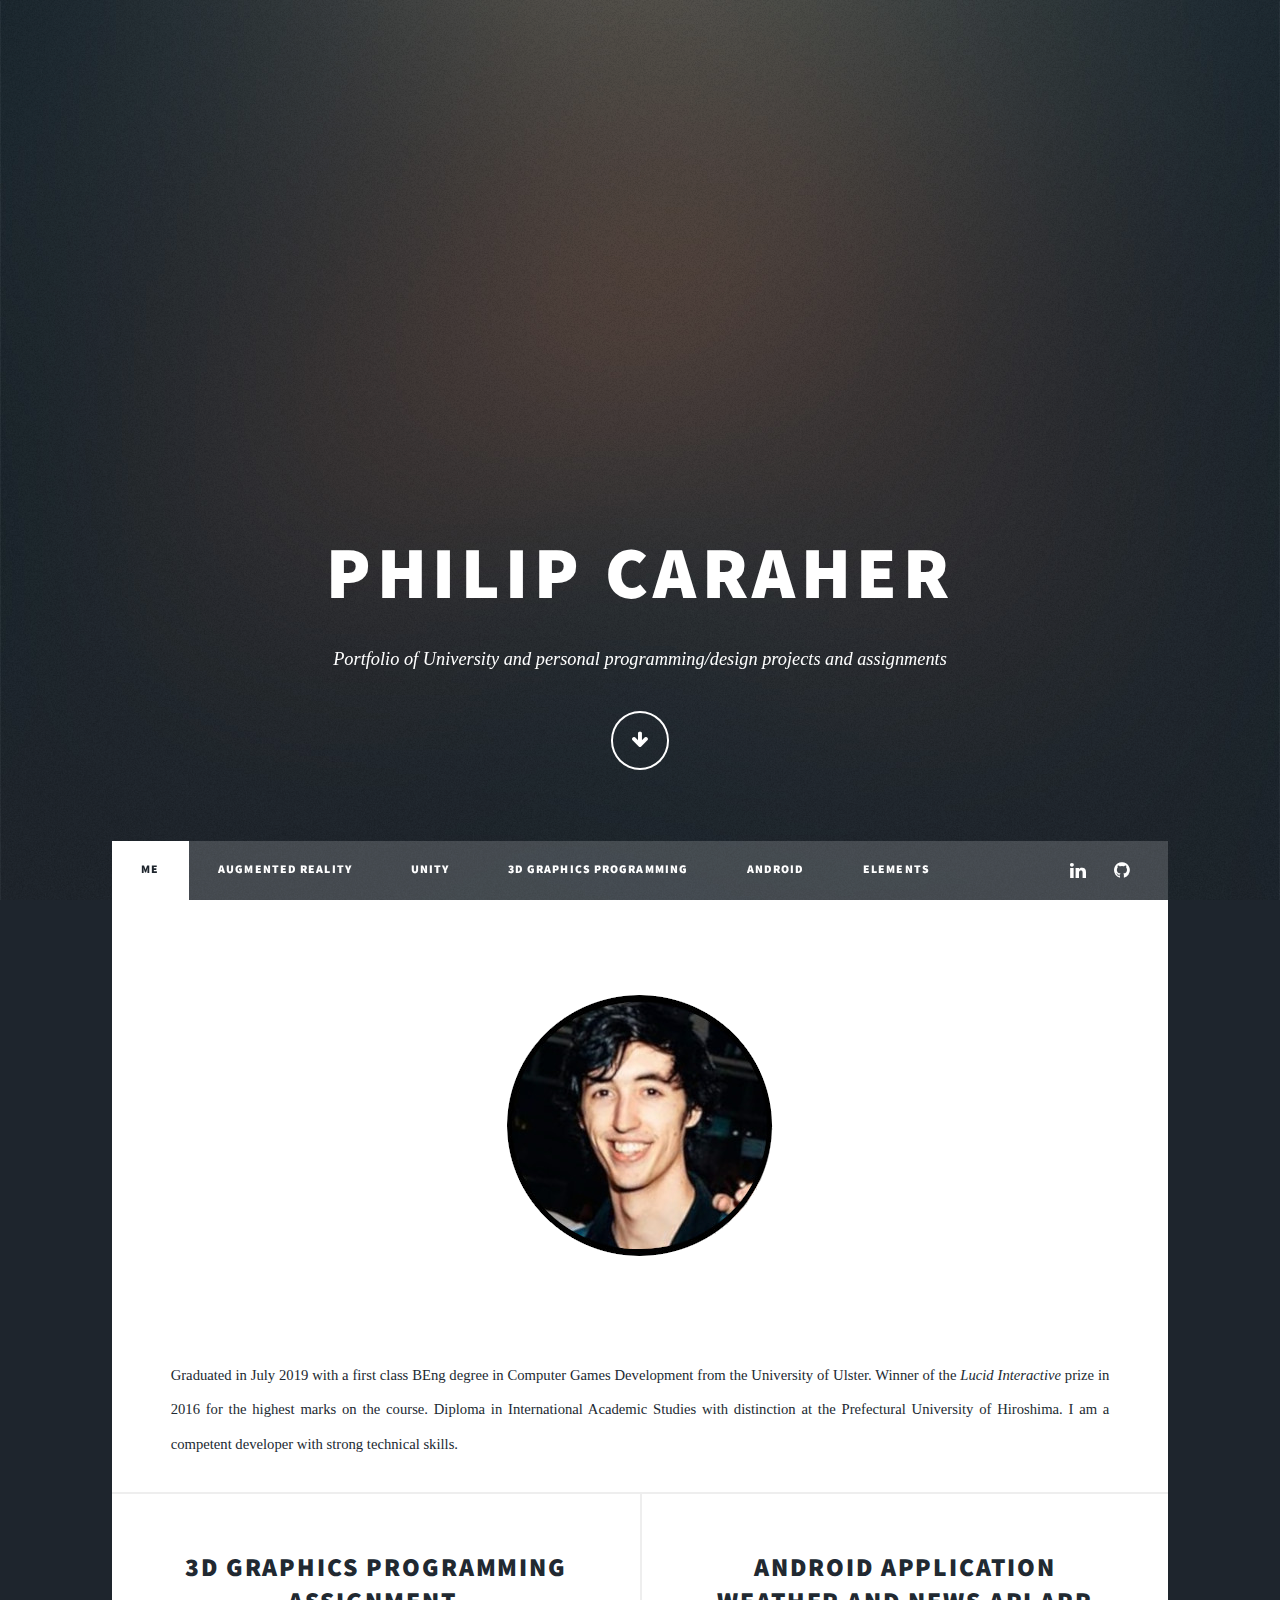
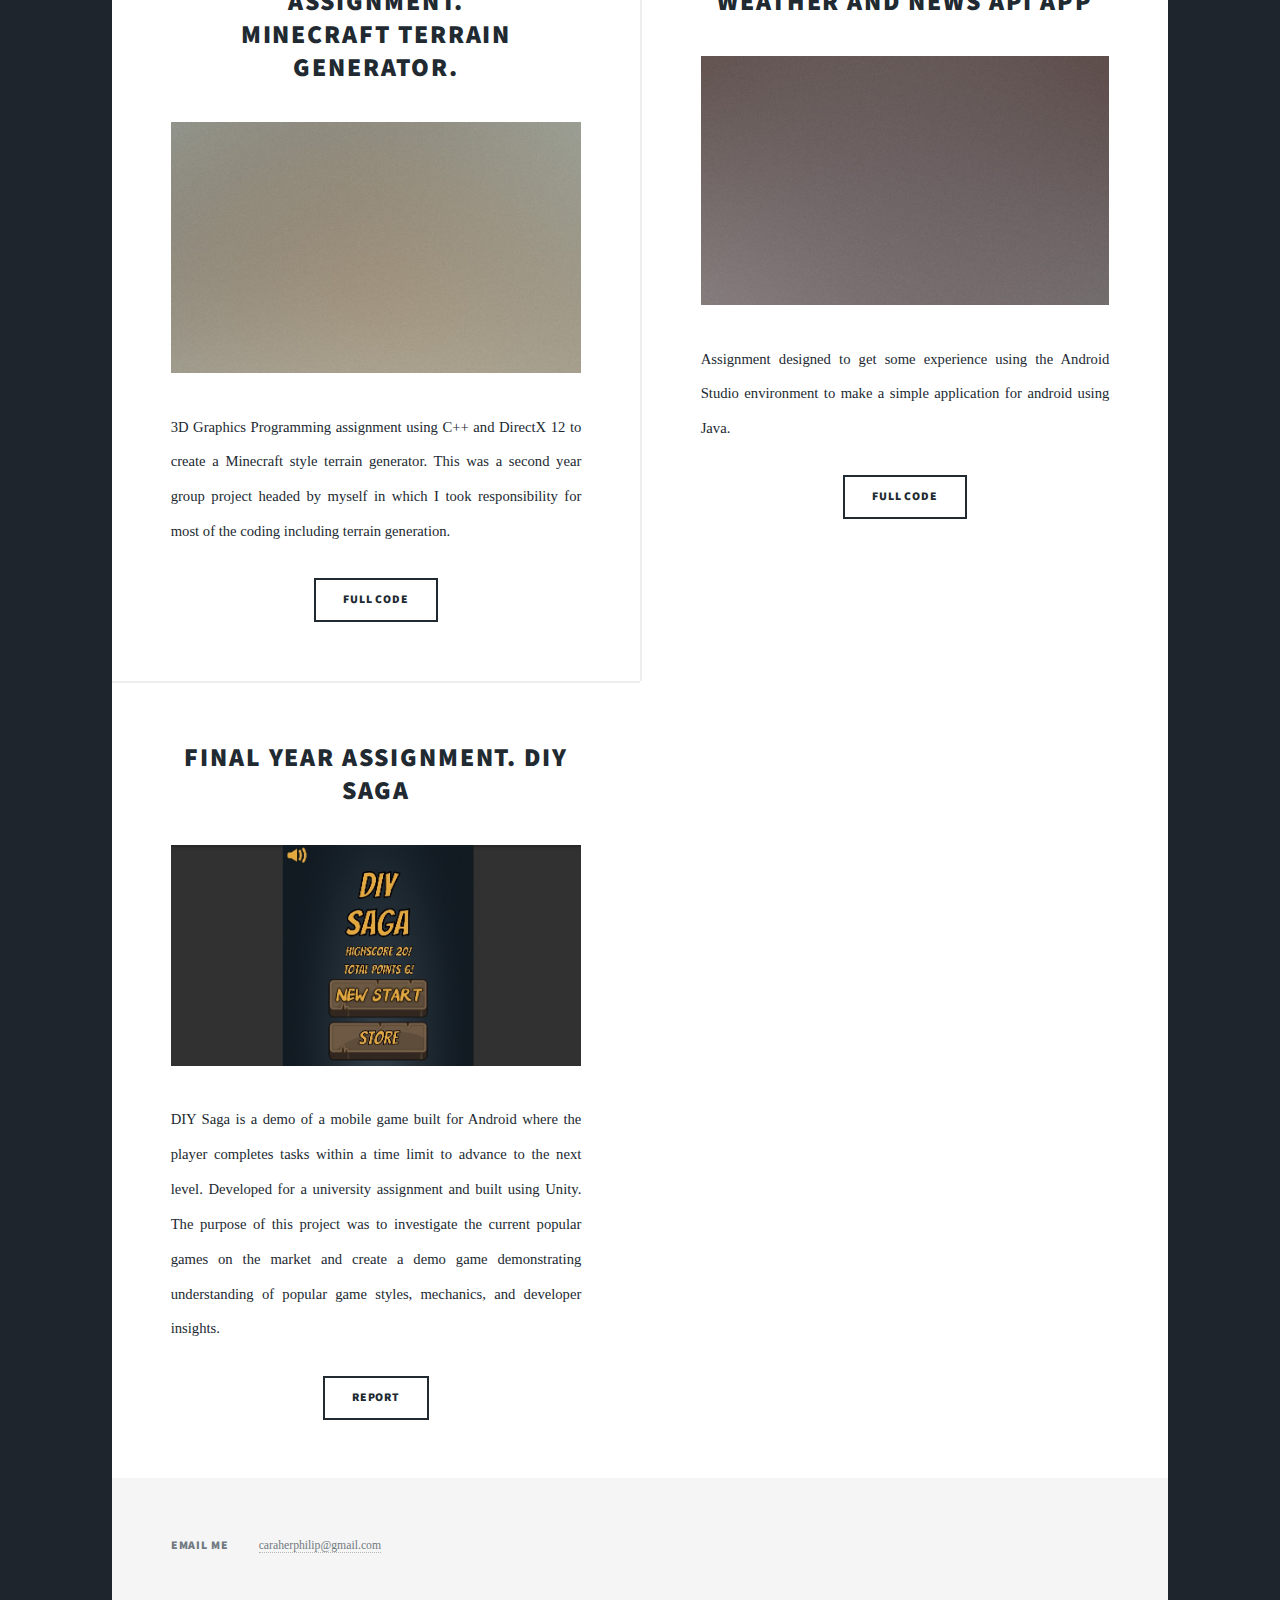
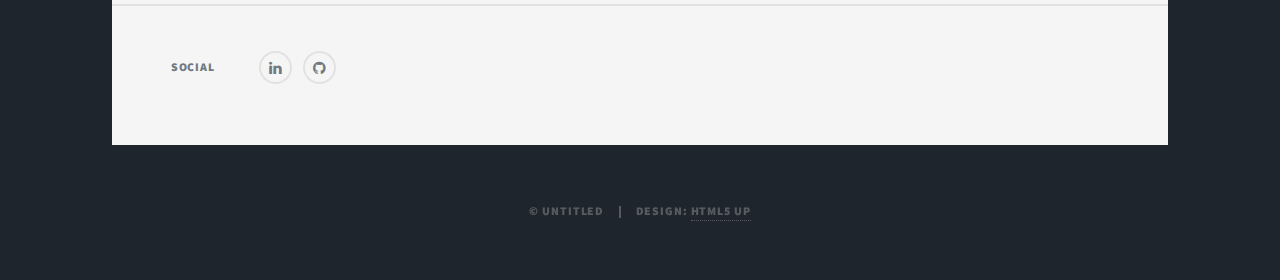
==== index.html @ 9da8ec28 "Updated youtube embed to nocookie" ====
<!DOCTYPE HTML>
<!--
	Massively by HTML5 UP
	html5up.net | @ajlkn
	Free for personal and commercial use under the CCA 3.0 license (html5up.net/license)
-->
<html>
	<head>
		<title>Philip Caraher Portfolio</title>
		<meta charset="utf-8" />
		<meta name="viewport" content="width=device-width, initial-scale=1, user-scalable=no" />
		<link rel="stylesheet" href="assets/css/main.css" />
		<noscript><link rel="stylesheet" href="assets/css/noscript.css" /></noscript>
	</head>
	<body class="is-preload">

		<!-- Wrapper -->
			<div id="wrapper" class="fade-in">

				<!-- Intro -->
					<div id="intro">
						<h1>Philip Caraher</h1>
						<p>Portfolio of University and personal programming/design projects and assignments</p>
						<ul class="actions">
							<li><a href="#header" class="button icon solo fa-arrow-down scrolly">Continue</a></li>
						</ul>
					</div>

				<!-- Header -->
					<header id="header">
						<a href="#header" class="logo">My Portfolio</a>
					</header>

				<!-- Nav -->
					<nav id="nav">
						<ul class="links">
							<li class="active"><a href="#header">Me</a></li>
							<li> <a href="generic.html">Augmented Reality</a></li>
							<li> <a href="unity.html">Unity</a></li>
							<li> <a href="3dgraphics.html">3D Graphics Programming</a></li>
							<li> <a href="android.html">Android</a></li>
							<li> <a href="elements.html">Elements</a></li>
						</ul>
						<ul class="icons">
							<li><a href="https://linkedin.com/in/philipcaraher" class="icon fa-linkedin"><span class="label">LinkedIn</span></a></li>
							<li><a href="https://github.com/PCaraher" class="icon fa-github"><span class="label">GitHub</span></a></li>
						</ul>
					</nav>

				<!-- Main -->
					<div id="main">
						<div class="box alt">
							<div class="row aln-center"><p><span class="image fit"><img src="images/Circle_Profile_pic.png" alt=""/></span></p></div>
							<p>Graduated in July 2019 with a first class BEng degree in Computer Games Development from the University of Ulster. 
								Winner of the <i>Lucid Interactive</i> prize in 2016 for the highest marks on the course. 
								Diploma in International Academic Studies with distinction at the Prefectural University of Hiroshima. 
								I am a competent developer with strong technical skills.</p>
						</div>
						<!-- Posts -->
							<section class="posts">
								<article>
									<header>
										<h2><a href="#">3D graphics programming assignment.<br />
										Minecraft terrain generator.</a></h2>
									</header>
									<a href="#" class="image fit"><img src="images/pic02.jpg" alt="" /></a>
									<p>3D Graphics Programming assignment using C++ and DirectX 12 to create a Minecraft style 
										terrain generator. This was a second year group project headed by myself in which
										I took responsibility for most of the coding including terrain generation. </p>
									<ul class="actions special">
										<li><a href="#" class="button">Full Code</a></li>
									</ul>
								</article>
								<article>
									<header>
										<h2><a href="#">Android application<br />
										Weather and news API app</a></h2>
									</header>
									<a href="#" class="image fit"><img src="images/pic03.jpg" alt="" /></a>
									<p>Assignment designed to get some experience using the Android Studio environment
										to make a simple application for android using Java.
									</p>
									<ul class="actions special">
										<li><a href="#" class="button">Full Code</a></li>
									</ul>
								</article>
								<article>
										<header>
											<h2><a href="#">Final Year assignment. DIY Saga</a>
											</h2>
										</header>
										<a href="#" class="image fit"><img src="images/DIYSaga.jpg" alt="" /></a>
										<p>DIY Saga is a demo of a mobile game built for Android where the player 
											completes tasks within a time limit to advance to the next level. 
											Developed for a university assignment and built using Unity.
											The purpose of this project was to investigate the current 
											popular games on the market and create a demo game demonstrating 
											understanding of popular game styles, mechanics, and developer insights.
										</p>
										<ul class="actions special">
											<li><a href="#" class="button">Report</a></li>
										</ul>
									</article>
							</section>

						<!-- Footer -->

					</div>

				<!-- Footer -->
					<footer id="footer">
						<section class="split contact">							
							<section class="alt">
								<h3>Email me</h3>
								<p><a href="mailto:caraherphilip@gmail.com">caraherphilip@gmail.com</a></p>
							</section>
							<section>
								<h3>Social</h3>
								<ul class="icons alt">
									<li><a href="https://linkedin.com/in/philipcaraher" class="icon fa-linkedin"><span class="label">LinkedIn</span></a></li>
									<li><a href="https://github.com/PCaraher" class="icon alt fa-github"><span class="label">GitHub</span></a></li>
								</ul>
							</section>
						</section>
					</footer>

				<!-- Copyright -->
					<div id="copyright">
						<ul><li>&copy; Untitled</li><li>Design: <a href="https://html5up.net">HTML5 UP</a></li></ul>
					</div>

				<!-- Cookie Consent Banner-->	
				<!-- <div id="cookieConsent">
					<div id="closeCookieConsent">x</div>
					This website is using cookies. <a href="#" target="_blank">More info</a>. <a class="cookieConsentOK">That's Fine</a>
				</div> -->

			</div>

		<!-- Scripts -->
			<script src="assets/js/jquery.min.js"></script>
			<script src="assets/js/jquery.scrollex.min.js"></script>
			<script src="assets/js/jquery.scrolly.min.js"></script>
			<script src="assets/js/browser.min.js"></script>
			<script src="assets/js/breakpoints.min.js"></script>
			<script src="assets/js/util.js"></script>
			<script src="assets/js/main.js"></script>

	</body>
</html>
---- assets/css/main.css ----
@import url(font-awesome.min.css);
@import url("https://fonts.googleapis.com/css?family=Merriweather:300,700,300italic,700italic|Source+Sans+Pro:900");

/*
	Massively by HTML5 UP
	html5up.net | @ajlkn
	Free for personal and commercial use under the CCA 3.0 license (html5up.net/license)
*/

html, body, div, span, applet, object,
iframe, h1, h2, h3, h4, h5, h6, p, blockquote,
pre, a, abbr, acronym, address, big, cite,
code, del, dfn, em, img, ins, kbd, q, s, samp,
small, strike, strong, sub, sup, tt, var, b,
u, i, center, dl, dt, dd, ol, ul, li, fieldset,
form, label, legend, table, caption, tbody,
tfoot, thead, tr, th, td, article, aside,
canvas, details, embed, figure, figcaption,
footer, header, hgroup, menu, nav, output, ruby,
section, summary, time, mark, audio, video {
	margin: 0;
	padding: 0;
	border: 0;
	font-size: 100%;
	font: inherit;
	vertical-align: baseline;}

article, aside, details, figcaption, figure,
footer, header, hgroup, menu, nav, section {
	display: block;}

body {
	line-height: 1;
}

ol, ul {
	list-style: none;
}

blockquote, q {
	quotes: none;
}

	blockquote:before, blockquote:after, q:before, q:after {
		content: '';
		content: none;
	}

table {
	border-collapse: collapse;
	border-spacing: 0;
}

body {
	-webkit-text-size-adjust: none;
}

mark {
	background-color: transparent;
	color: inherit;
}

input::-moz-focus-inner {
	border: 0;
	padding: 0;
}

input, select, textarea {
	-moz-appearance: none;
	-webkit-appearance: none;
	-ms-appearance: none;
	appearance: none;
}

/* Basic */

	@-ms-viewport {
		width: device-width;
	}

	body {
		-ms-overflow-style: scrollbar;
	}

	@media screen and (max-width: 480px) {

		html, body {
			min-width: 320px;
		}

	}

	html {
		box-sizing: border-box;
	}

	*, *:before, *:after {
		box-sizing: inherit;
	}

	body {
		background-color: #1e252d;
	}

		body.is-preload *, body.is-preload *:before, body.is-preload *:after {
			-moz-animation: none !important;
			-webkit-animation: none !important;
			-ms-animation: none !important;
			animation: none !important;
			-moz-transition: none !important;
			-webkit-transition: none !important;
			-ms-transition: none !important;
			transition: none !important;
		}

/* Type */

	html {
		font-size: 16pt;
	}

		@media screen and (max-width: 1680px) {

			html {
				font-size: 12pt;
			}

		}

		@media screen and (max-width: 1280px) {

			html {
				font-size: 11pt;
			}

		}

		@media screen and (max-width: 360px) {

			html {
				font-size: 10pt;
			}

		}

	body {
		color: #212931;
	}

	body, input, select, textarea {
		font-family: "Segoe UI", Georgia, serif;
		font-weight: 300;
		font-size: 1rem;
		line-height: 2.375;
	}

	a {
		-moz-transition: color 0.2s ease-in-out, background-color 0.2s ease-in-out, border-color 0.2s ease-in-out, box-shadow 0.2s ease-in-out;
		-webkit-transition: color 0.2s ease-in-out, background-color 0.2s ease-in-out, border-color 0.2s ease-in-out, box-shadow 0.2s ease-in-out;
		-ms-transition: color 0.2s ease-in-out, background-color 0.2s ease-in-out, border-color 0.2s ease-in-out, box-shadow 0.2s ease-in-out;
		transition: color 0.2s ease-in-out, background-color 0.2s ease-in-out, border-color 0.2s ease-in-out, box-shadow 0.2s ease-in-out;
		border-bottom: dotted 1px;
		text-decoration: none;
	}

		a:hover {
			border-bottom-color: transparent;
		}

	strong, b {
		font-weight: 600;
	}

	em, i {
		font-style: italic;
	}

	p {
		text-align: justify;
		margin: 0 0 2rem 0;
	}

	h1, h2, h3, h4, h5, h6 {
		font-family: "Source Sans Pro", Helvetica, sans-serif;
		font-weight: 900;
		line-height: 1.5;
		letter-spacing: 0.075em;
		text-transform: uppercase;
		margin: 0 0 1rem 0;
	}

		h1 a, h2 a, h3 a, h4 a, h5 a, h6 a {
			border-bottom: 0;
			color: inherit;
			text-decoration: none;
		}

	h1 {
		font-size: 4rem;
		line-height: 1.1;
		margin: 0 0 2rem 0;
	}

	h2 {
		font-size: 1.75rem;
		line-height: 1.3;
		margin: 0 0 1.5rem 0;
	}

	h3 {
		font-size: 1.25rem;
		margin: 0 0 1.5rem 0;
	}

	h4 {
		font-size: 1rem;
	}

	h5 {
		font-size: 0.9rem;
	}

	h6 {
		font-size: 0.8rem;
	}

	sub {
		font-size: 0.8rem;
		position: relative;
		top: 0.5rem;
	}

	sup {
		font-size: 0.8rem;
		position: relative;
		top: -0.5rem;
	}

	blockquote {
		border-left: solid 4px;
		font-style: italic;
		margin: 0 0 2rem 0;
		padding: 0.5rem 0 0.5rem 2rem;
	}

	code {
		border: solid 2px;
		font-family: "Courier New", monospace;
		font-size: 0.9rem;
		margin: 0 0.25rem;
		padding: 0.25rem 0.65rem;
	}

	pre {
		-webkit-overflow-scrolling: touch;
		font-family: "Courier New", monospace;
		font-size: 0.9rem;
		margin: 0 0 2rem 0;
	}

		pre code {
			display: block;
			line-height: 1.75;
			padding: 1rem 1.5rem;
			overflow-x: auto;
		}

	hr {
		border: 0;
		border-bottom: solid 2px;
		margin: 3rem 0;
	}

		hr.major {
			margin: 5rem 0;
		}

	.align-left {
		text-align: left;
	}

	.align-center {
		text-align: center;
	}

	.align-right {
		text-align: right;
	}

	input, select, textarea {
		color: #212931;
	}

	a {
		color: #212931;
		border-bottom-color: rgba(33, 41, 49, 0.5);
	}

		a:hover {
			border-bottom-color: transparent;
			color: #18bfef !important;
		}

	strong, b {
		color: #212931;
	}

	h1, h2, h3, h4, h5, h6 {
		color: #212931;
	}

	blockquote {
		border-left-color: #eeeeee;
	}

	code {
		background: rgba(220, 220, 220, 0.25);
		border-color: #eeeeee;
	}

	hr {
		border-bottom-color: #eeeeee;
	}

/* Row */

	.row {
		display: flex;
		flex-wrap: wrap;
		box-sizing: border-box;
		align-items: stretch;
	}

		.row > * {
			box-sizing: border-box;
		}

		.row.gtr-uniform > * > :last-child {
			margin-bottom: 0;
		}

		.row.aln-left {
			justify-content: flex-start;
		}

		.row.aln-center {
			justify-content: center;
		}

		.row.aln-right {
			justify-content: flex-end;
		}

		.row.aln-top {
			align-items: flex-start;
		}

		.row.aln-middle {
			align-items: center;
		}

		.row.aln-bottom {
			align-items: flex-end;
		}

		.row > .imp {
			order: -1;
		}

		.row > .col-1 {
			width: 8.3333333333%;
		}

		.row > .off-1 {
			margin-left: 8.3333333333%;
		}

		.row > .col-2 {
			width: 16.6666666667%;
		}

		.row > .off-2 {
			margin-left: 16.6666666667%;
		}

		.row > .col-3 {
			width: 25%;
		}

		.row > .off-3 {
			margin-left: 25%;
		}

		.row > .col-4 {
			width: 33.3333333333%;
		}

		.row > .off-4 {
			margin-left: 33.3333333333%;
		}

		.row > .col-5 {
			width: 41.6666666667%;
		}

		.row > .off-5 {
			margin-left: 41.6666666667%;
		}

		.row > .col-6 {
			width: 50%;
		}

		.row > .off-6 {
			margin-left: 50%;
		}

		.row > .col-7 {
			width: 58.3333333333%;
		}

		.row > .off-7 {
			margin-left: 58.3333333333%;
		}

		.row > .col-8 {
			width: 66.6666666667%;
		}

		.row > .off-8 {
			margin-left: 66.6666666667%;
		}

		.row > .col-9 {
			width: 75%;
		}

		.row > .off-9 {
			margin-left: 75%;
		}

		.row > .col-10 {
			width: 83.3333333333%;
		}

		.row > .off-10 {
			margin-left: 83.3333333333%;
		}

		.row > .col-11 {
			width: 91.6666666667%;
		}

		.row > .off-11 {
			margin-left: 91.6666666667%;
		}

		.row > .col-12 {
			width: 100%;
		}

		.row > .off-12 {
			margin-left: 100%;
		}

		.row.gtr-0 {
			margin-top: 0;
			margin-left: 0rem;
		}

			.row.gtr-0 > * {
				padding: 0 0 0 0rem;
			}

			.row.gtr-0.gtr-uniform {
				margin-top: 0rem;
			}

				.row.gtr-0.gtr-uniform > * {
					padding-top: 0rem;
				}

		.row.gtr-25 {
			margin-top: 0;
			margin-left: -0.375rem;
		}

			.row.gtr-25 > * {
				padding: 0 0 0 0.375rem;
			}

			.row.gtr-25.gtr-uniform {
				margin-top: -0.375rem;
			}

				.row.gtr-25.gtr-uniform > * {
					padding-top: 0.375rem;
				}

		.row.gtr-50 {
			margin-top: 0;
			margin-left: -0.75rem;
		}

			.row.gtr-50 > * {
				padding: 0 0 0 0.75rem;
			}

			.row.gtr-50.gtr-uniform {
				margin-top: -0.75rem;
			}

				.row.gtr-50.gtr-uniform > * {
					padding-top: 0.75rem;
				}

		.row {
			margin-top: 0;
			margin-left: -1.5rem;
		}

			.row > * {
				padding: 0 0 0 1.5rem;
			}

			.row.gtr-uniform {
				margin-top: -1.5rem;
			}

				.row.gtr-uniform > * {
					padding-top: 1.5rem;
				}

		.row.gtr-150 {
			margin-top: 0;
			margin-left: -2.25rem;
		}

			.row.gtr-150 > * {
				padding: 0 0 0 2.25rem;
			}

			.row.gtr-150.gtr-uniform {
				margin-top: -2.25rem;
			}

				.row.gtr-150.gtr-uniform > * {
					padding-top: 2.25rem;
				}

		.row.gtr-200 {
			margin-top: 0;
			margin-left: -3rem;
		}

			.row.gtr-200 > * {
				padding: 0 0 0 3rem;
			}

			.row.gtr-200.gtr-uniform {
				margin-top: -3rem;
			}

				.row.gtr-200.gtr-uniform > * {
					padding-top: 3rem;
				}

		@media screen and (max-width: 1680px) {

			.row {
				display: flex;
				flex-wrap: wrap;
				box-sizing: border-box;
				align-items: stretch;
			}

				.row > * {
					box-sizing: border-box;
				}

				.row.gtr-uniform > * > :last-child {
					margin-bottom: 0;
				}

				.row.aln-left {
					justify-content: flex-start;
				}

				.row.aln-center {
					justify-content: center;
				}

				.row.aln-right {
					justify-content: flex-end;
				}

				.row.aln-top {
					align-items: flex-start;
				}

				.row.aln-middle {
					align-items: center;
				}

				.row.aln-bottom {
					align-items: flex-end;
				}

				.row > .imp-xlarge {
					order: -1;
				}

				.row > .col-1-xlarge {
					width: 8.3333333333%;
				}

				.row > .off-1-xlarge {
					margin-left: 8.3333333333%;
				}

				.row > .col-2-xlarge {
					width: 16.6666666667%;
				}

				.row > .off-2-xlarge {
					margin-left: 16.6666666667%;
				}

				.row > .col-3-xlarge {
					width: 25%;
				}

				.row > .off-3-xlarge {
					margin-left: 25%;
				}

				.row > .col-4-xlarge {
					width: 33.3333333333%;
				}

				.row > .off-4-xlarge {
					margin-left: 33.3333333333%;
				}

				.row > .col-5-xlarge {
					width: 41.6666666667%;
				}

				.row > .off-5-xlarge {
					margin-left: 41.6666666667%;
				}

				.row > .col-6-xlarge {
					width: 50%;
				}

				.row > .off-6-xlarge {
					margin-left: 50%;
				}

				.row > .col-7-xlarge {
					width: 58.3333333333%;
				}

				.row > .off-7-xlarge {
					margin-left: 58.3333333333%;
				}

				.row > .col-8-xlarge {
					width: 66.6666666667%;
				}

				.row > .off-8-xlarge {
					margin-left: 66.6666666667%;
				}

				.row > .col-9-xlarge {
					width: 75%;
				}

				.row > .off-9-xlarge {
					margin-left: 75%;
				}

				.row > .col-10-xlarge {
					width: 83.3333333333%;
				}

				.row > .off-10-xlarge {
					margin-left: 83.3333333333%;
				}

				.row > .col-11-xlarge {
					width: 91.6666666667%;
				}

				.row > .off-11-xlarge {
					margin-left: 91.6666666667%;
				}

				.row > .col-12-xlarge {
					width: 100%;
				}

				.row > .off-12-xlarge {
					margin-left: 100%;
				}

				.row.gtr-0 {
					margin-top: 0;
					margin-left: 0rem;
				}

					.row.gtr-0 > * {
						padding: 0 0 0 0rem;
					}

					.row.gtr-0.gtr-uniform {
						margin-top: 0rem;
					}

						.row.gtr-0.gtr-uniform > * {
							padding-top: 0rem;
						}

				.row.gtr-25 {
					margin-top: 0;
					margin-left: -0.375rem;
				}

					.row.gtr-25 > * {
						padding: 0 0 0 0.375rem;
					}

					.row.gtr-25.gtr-uniform {
						margin-top: -0.375rem;
					}

						.row.gtr-25.gtr-uniform > * {
							padding-top: 0.375rem;
						}

				.row.gtr-50 {
					margin-top: 0;
					margin-left: -0.75rem;
				}

					.row.gtr-50 > * {
						padding: 0 0 0 0.75rem;
					}

					.row.gtr-50.gtr-uniform {
						margin-top: -0.75rem;
					}

						.row.gtr-50.gtr-uniform > * {
							padding-top: 0.75rem;
						}

				.row {
					margin-top: 0;
					margin-left: -1.5rem;
				}

					.row > * {
						padding: 0 0 0 1.5rem;
					}

					.row.gtr-uniform {
						margin-top: -1.5rem;
					}

						.row.gtr-uniform > * {
							padding-top: 1.5rem;
						}

				.row.gtr-150 {
					margin-top: 0;
					margin-left: -2.25rem;
				}

					.row.gtr-150 > * {
						padding: 0 0 0 2.25rem;
					}

					.row.gtr-150.gtr-uniform {
						margin-top: -2.25rem;
					}

						.row.gtr-150.gtr-uniform > * {
							padding-top: 2.25rem;
						}

				.row.gtr-200 {
					margin-top: 0;
					margin-left: -3rem;
				}

					.row.gtr-200 > * {
						padding: 0 0 0 3rem;
					}

					.row.gtr-200.gtr-uniform {
						margin-top: -3rem;
					}

						.row.gtr-200.gtr-uniform > * {
							padding-top: 3rem;
						}

		}

		@media screen and (max-width: 1280px) {

			.row {
				display: flex;
				flex-wrap: wrap;
				box-sizing: border-box;
				align-items: stretch;
			}

				.row > * {
					box-sizing: border-box;
				}

				.row.gtr-uniform > * > :last-child {
					margin-bottom: 0;
				}

				.row.aln-left {
					justify-content: flex-start;
				}

				.row.aln-center {
					justify-content: center;
				}

				.row.aln-right {
					justify-content: flex-end;
				}

				.row.aln-top {
					align-items: flex-start;
				}

				.row.aln-middle {
					align-items: center;
				}

				.row.aln-bottom {
					align-items: flex-end;
				}

				.row > .imp-large {
					order: -1;
				}

				.row > .col-1-large {
					width: 8.3333333333%;
				}

				.row > .off-1-large {
					margin-left: 8.3333333333%;
				}

				.row > .col-2-large {
					width: 16.6666666667%;
				}

				.row > .off-2-large {
					margin-left: 16.6666666667%;
				}

				.row > .col-3-large {
					width: 25%;
				}

				.row > .off-3-large {
					margin-left: 25%;
				}

				.row > .col-4-large {
					width: 33.3333333333%;
				}

				.row > .off-4-large {
					margin-left: 33.3333333333%;
				}

				.row > .col-5-large {
					width: 41.6666666667%;
				}

				.row > .off-5-large {
					margin-left: 41.6666666667%;
				}

				.row > .col-6-large {
					width: 50%;
				}

				.row > .off-6-large {
					margin-left: 50%;
				}

				.row > .col-7-large {
					width: 58.3333333333%;
				}

				.row > .off-7-large {
					margin-left: 58.3333333333%;
				}

				.row > .col-8-large {
					width: 66.6666666667%;
				}

				.row > .off-8-large {
					margin-left: 66.6666666667%;
				}

				.row > .col-9-large {
					width: 75%;
				}

				.row > .off-9-large {
					margin-left: 75%;
				}

				.row > .col-10-large {
					width: 83.3333333333%;
				}

				.row > .off-10-large {
					margin-left: 83.3333333333%;
				}

				.row > .col-11-large {
					width: 91.6666666667%;
				}

				.row > .off-11-large {
					margin-left: 91.6666666667%;
				}

				.row > .col-12-large {
					width: 100%;
				}

				.row > .off-12-large {
					margin-left: 100%;
				}

				.row.gtr-0 {
					margin-top: 0;
					margin-left: 0rem;
				}

					.row.gtr-0 > * {
						padding: 0 0 0 0rem;
					}

					.row.gtr-0.gtr-uniform {
						margin-top: 0rem;
					}

						.row.gtr-0.gtr-uniform > * {
							padding-top: 0rem;
						}

				.row.gtr-25 {
					margin-top: 0;
					margin-left: -0.375rem;
				}

					.row.gtr-25 > * {
						padding: 0 0 0 0.375rem;
					}

					.row.gtr-25.gtr-uniform {
						margin-top: -0.375rem;
					}

						.row.gtr-25.gtr-uniform > * {
							padding-top: 0.375rem;
						}

				.row.gtr-50 {
					margin-top: 0;
					margin-left: -0.75rem;
				}

					.row.gtr-50 > * {
						padding: 0 0 0 0.75rem;
					}

					.row.gtr-50.gtr-uniform {
						margin-top: -0.75rem;
					}

						.row.gtr-50.gtr-uniform > * {
							padding-top: 0.75rem;
						}

				.row {
					margin-top: 0;
					margin-left: -1.5rem;
				}

					.row > * {
						padding: 0 0 0 1.5rem;
					}

					.row.gtr-uniform {
						margin-top: -1.5rem;
					}

						.row.gtr-uniform > * {
							padding-top: 1.5rem;
						}

				.row.gtr-150 {
					margin-top: 0;
					margin-left: -2.25rem;
				}

					.row.gtr-150 > * {
						padding: 0 0 0 2.25rem;
					}

					.row.gtr-150.gtr-uniform {
						margin-top: -2.25rem;
					}

						.row.gtr-150.gtr-uniform > * {
							padding-top: 2.25rem;
						}

				.row.gtr-200 {
					margin-top: 0;
					margin-left: -3rem;
				}

					.row.gtr-200 > * {
						padding: 0 0 0 3rem;
					}

					.row.gtr-200.gtr-uniform {
						margin-top: -3rem;
					}

						.row.gtr-200.gtr-uniform > * {
							padding-top: 3rem;
						}

		}

		@media screen and (max-width: 980px) {

			.row {
				display: flex;
				flex-wrap: wrap;
				box-sizing: border-box;
				align-items: stretch;
			}

				.row > * {
					box-sizing: border-box;
				}

				.row.gtr-uniform > * > :last-child {
					margin-bottom: 0;
				}

				.row.aln-left {
					justify-content: flex-start;
				}

				.row.aln-center {
					justify-content: center;
				}

				.row.aln-right {
					justify-content: flex-end;
				}

				.row.aln-top {
					align-items: flex-start;
				}

				.row.aln-middle {
					align-items: center;
				}

				.row.aln-bottom {
					align-items: flex-end;
				}

				.row > .imp-medium {
					order: -1;
				}

				.row > .col-1-medium {
					width: 8.3333333333%;
				}

				.row > .off-1-medium {
					margin-left: 8.3333333333%;
				}

				.row > .col-2-medium {
					width: 16.6666666667%;
				}

				.row > .off-2-medium {
					margin-left: 16.6666666667%;
				}

				.row > .col-3-medium {
					width: 25%;
				}

				.row > .off-3-medium {
					margin-left: 25%;
				}

				.row > .col-4-medium {
					width: 33.3333333333%;
				}

				.row > .off-4-medium {
					margin-left: 33.3333333333%;
				}

				.row > .col-5-medium {
					width: 41.6666666667%;
				}

				.row > .off-5-medium {
					margin-left: 41.6666666667%;
				}

				.row > .col-6-medium {
					width: 50%;
				}

				.row > .off-6-medium {
					margin-left: 50%;
				}

				.row > .col-7-medium {
					width: 58.3333333333%;
				}

				.row > .off-7-medium {
					margin-left: 58.3333333333%;
				}

				.row > .col-8-medium {
					width: 66.6666666667%;
				}

				.row > .off-8-medium {
					margin-left: 66.6666666667%;
				}

				.row > .col-9-medium {
					width: 75%;
				}

				.row > .off-9-medium {
					margin-left: 75%;
				}

				.row > .col-10-medium {
					width: 83.3333333333%;
				}

				.row > .off-10-medium {
					margin-left: 83.3333333333%;
				}

				.row > .col-11-medium {
					width: 91.6666666667%;
				}

				.row > .off-11-medium {
					margin-left: 91.6666666667%;
				}

				.row > .col-12-medium {
					width: 100%;
				}

				.row > .off-12-medium {
					margin-left: 100%;
				}

				.row.gtr-0 {
					margin-top: 0;
					margin-left: 0rem;
				}

					.row.gtr-0 > * {
						padding: 0 0 0 0rem;
					}

					.row.gtr-0.gtr-uniform {
						margin-top: 0rem;
					}

						.row.gtr-0.gtr-uniform > * {
							padding-top: 0rem;
						}

				.row.gtr-25 {
					margin-top: 0;
					margin-left: -0.375rem;
				}

					.row.gtr-25 > * {
						padding: 0 0 0 0.375rem;
					}

					.row.gtr-25.gtr-uniform {
						margin-top: -0.375rem;
					}

						.row.gtr-25.gtr-uniform > * {
							padding-top: 0.375rem;
						}

				.row.gtr-50 {
					margin-top: 0;
					margin-left: -0.75rem;
				}

					.row.gtr-50 > * {
						padding: 0 0 0 0.75rem;
					}

					.row.gtr-50.gtr-uniform {
						margin-top: -0.75rem;
					}

						.row.gtr-50.gtr-uniform > * {
							padding-top: 0.75rem;
						}

				.row {
					margin-top: 0;
					margin-left: -1.5rem;
				}

					.row > * {
						padding: 0 0 0 1.5rem;
					}

					.row.gtr-uniform {
						margin-top: -1.5rem;
					}

						.row.gtr-uniform > * {
							padding-top: 1.5rem;
						}

				.row.gtr-150 {
					margin-top: 0;
					margin-left: -2.25rem;
				}

					.row.gtr-150 > * {
						padding: 0 0 0 2.25rem;
					}

					.row.gtr-150.gtr-uniform {
						margin-top: -2.25rem;
					}

						.row.gtr-150.gtr-uniform > * {
							padding-top: 2.25rem;
						}

				.row.gtr-200 {
					margin-top: 0;
					margin-left: -3rem;
				}

					.row.gtr-200 > * {
						padding: 0 0 0 3rem;
					}

					.row.gtr-200.gtr-uniform {
						margin-top: -3rem;
					}

						.row.gtr-200.gtr-uniform > * {
							padding-top: 3rem;
						}

		}

		@media screen and (max-width: 736px) {

			.row {
				display: flex;
				flex-wrap: wrap;
				box-sizing: border-box;
				align-items: stretch;
			}

				.row > * {
					box-sizing: border-box;
				}

				.row.gtr-uniform > * > :last-child {
					margin-bottom: 0;
				}

				.row.aln-left {
					justify-content: flex-start;
				}

				.row.aln-center {
					justify-content: center;
				}

				.row.aln-right {
					justify-content: flex-end;
				}

				.row.aln-top {
					align-items: flex-start;
				}

				.row.aln-middle {
					align-items: center;
				}

				.row.aln-bottom {
					align-items: flex-end;
				}

				.row > .imp-small {
					order: -1;
				}

				.row > .col-1-small {
					width: 8.3333333333%;
				}

				.row > .off-1-small {
					margin-left: 8.3333333333%;
				}

				.row > .col-2-small {
					width: 16.6666666667%;
				}

				.row > .off-2-small {
					margin-left: 16.6666666667%;
				}

				.row > .col-3-small {
					width: 25%;
				}

				.row > .off-3-small {
					margin-left: 25%;
				}

				.row > .col-4-small {
					width: 33.3333333333%;
				}

				.row > .off-4-small {
					margin-left: 33.3333333333%;
				}

				.row > .col-5-small {
					width: 41.6666666667%;
				}

				.row > .off-5-small {
					margin-left: 41.6666666667%;
				}

				.row > .col-6-small {
					width: 50%;
				}

				.row > .off-6-small {
					margin-left: 50%;
				}

				.row > .col-7-small {
					width: 58.3333333333%;
				}

				.row > .off-7-small {
					margin-left: 58.3333333333%;
				}

				.row > .col-8-small {
					width: 66.6666666667%;
				}

				.row > .off-8-small {
					margin-left: 66.6666666667%;
				}

				.row > .col-9-small {
					width: 75%;
				}

				.row > .off-9-small {
					margin-left: 75%;
				}

				.row > .col-10-small {
					width: 83.3333333333%;
				}

				.row > .off-10-small {
					margin-left: 83.3333333333%;
				}

				.row > .col-11-small {
					width: 91.6666666667%;
				}

				.row > .off-11-small {
					margin-left: 91.6666666667%;
				}

				.row > .col-12-small {
					width: 100%;
				}

				.row > .off-12-small {
					margin-left: 100%;
				}

				.row.gtr-0 {
					margin-top: 0;
					margin-left: 0rem;
				}

					.row.gtr-0 > * {
						padding: 0 0 0 0rem;
					}

					.row.gtr-0.gtr-uniform {
						margin-top: 0rem;
					}

						.row.gtr-0.gtr-uniform > * {
							padding-top: 0rem;
						}

				.row.gtr-25 {
					margin-top: 0;
					margin-left: -0.375rem;
				}

					.row.gtr-25 > * {
						padding: 0 0 0 0.375rem;
					}

					.row.gtr-25.gtr-uniform {
						margin-top: -0.375rem;
					}

						.row.gtr-25.gtr-uniform > * {
							padding-top: 0.375rem;
						}

				.row.gtr-50 {
					margin-top: 0;
					margin-left: -0.75rem;
				}

					.row.gtr-50 > * {
						padding: 0 0 0 0.75rem;
					}

					.row.gtr-50.gtr-uniform {
						margin-top: -0.75rem;
					}

						.row.gtr-50.gtr-uniform > * {
							padding-top: 0.75rem;
						}

				.row {
					margin-top: 0;
					margin-left: -1.5rem;
				}

					.row > * {
						padding: 0 0 0 1.5rem;
					}

					.row.gtr-uniform {
						margin-top: -1.5rem;
					}

						.row.gtr-uniform > * {
							padding-top: 1.5rem;
						}

				.row.gtr-150 {
					margin-top: 0;
					margin-left: -2.25rem;
				}

					.row.gtr-150 > * {
						padding: 0 0 0 2.25rem;
					}

					.row.gtr-150.gtr-uniform {
						margin-top: -2.25rem;
					}

						.row.gtr-150.gtr-uniform > * {
							padding-top: 2.25rem;
						}

				.row.gtr-200 {
					margin-top: 0;
					margin-left: -3rem;
				}

					.row.gtr-200 > * {
						padding: 0 0 0 3rem;
					}

					.row.gtr-200.gtr-uniform {
						margin-top: -3rem;
					}

						.row.gtr-200.gtr-uniform > * {
							padding-top: 3rem;
						}

		}

		@media screen and (max-width: 480px) {

			.row {
				display: flex;
				flex-wrap: wrap;
				box-sizing: border-box;
				align-items: stretch;
			}

				.row > * {
					box-sizing: border-box;
				}

				.row.gtr-uniform > * > :last-child {
					margin-bottom: 0;
				}

				.row.aln-left {
					justify-content: flex-start;
				}

				.row.aln-center {
					justify-content: center;
				}

				.row.aln-right {
					justify-content: flex-end;
				}

				.row.aln-top {
					align-items: flex-start;
				}

				.row.aln-middle {
					align-items: center;
				}

				.row.aln-bottom {
					align-items: flex-end;
				}

				.row > .imp-xsmall {
					order: -1;
				}

				.row > .col-1-xsmall {
					width: 8.3333333333%;
				}

				.row > .off-1-xsmall {
					margin-left: 8.3333333333%;
				}

				.row > .col-2-xsmall {
					width: 16.6666666667%;
				}

				.row > .off-2-xsmall {
					margin-left: 16.6666666667%;
				}

				.row > .col-3-xsmall {
					width: 25%;
				}

				.row > .off-3-xsmall {
					margin-left: 25%;
				}

				.row > .col-4-xsmall {
					width: 33.3333333333%;
				}

				.row > .off-4-xsmall {
					margin-left: 33.3333333333%;
				}

				.row > .col-5-xsmall {
					width: 41.6666666667%;
				}

				.row > .off-5-xsmall {
					margin-left: 41.6666666667%;
				}

				.row > .col-6-xsmall {
					width: 50%;
				}

				.row > .off-6-xsmall {
					margin-left: 50%;
				}

				.row > .col-7-xsmall {
					width: 58.3333333333%;
				}

				.row > .off-7-xsmall {
					margin-left: 58.3333333333%;
				}

				.row > .col-8-xsmall {
					width: 66.6666666667%;
				}

				.row > .off-8-xsmall {
					margin-left: 66.6666666667%;
				}

				.row > .col-9-xsmall {
					width: 75%;
				}

				.row > .off-9-xsmall {
					margin-left: 75%;
				}

				.row > .col-10-xsmall {
					width: 83.3333333333%;
				}

				.row > .off-10-xsmall {
					margin-left: 83.3333333333%;
				}

				.row > .col-11-xsmall {
					width: 91.6666666667%;
				}

				.row > .off-11-xsmall {
					margin-left: 91.6666666667%;
				}

				.row > .col-12-xsmall {
					width: 100%;
				}

				.row > .off-12-xsmall {
					margin-left: 100%;
				}

				.row.gtr-0 {
					margin-top: 0;
					margin-left: 0rem;
				}

					.row.gtr-0 > * {
						padding: 0 0 0 0rem;
					}

					.row.gtr-0.gtr-uniform {
						margin-top: 0rem;
					}

						.row.gtr-0.gtr-uniform > * {
							padding-top: 0rem;
						}

				.row.gtr-25 {
					margin-top: 0;
					margin-left: -0.375rem;
				}

					.row.gtr-25 > * {
						padding: 0 0 0 0.375rem;
					}

					.row.gtr-25.gtr-uniform {
						margin-top: -0.375rem;
					}

						.row.gtr-25.gtr-uniform > * {
							padding-top: 0.375rem;
						}

				.row.gtr-50 {
					margin-top: 0;
					margin-left: -0.75rem;
				}

					.row.gtr-50 > * {
						padding: 0 0 0 0.75rem;
					}

					.row.gtr-50.gtr-uniform {
						margin-top: -0.75rem;
					}

						.row.gtr-50.gtr-uniform > * {
							padding-top: 0.75rem;
						}

				.row {
					margin-top: 0;
					margin-left: -1.5rem;
				}

					.row > * {
						padding: 0 0 0 1.5rem;
					}

					.row.gtr-uniform {
						margin-top: -1.5rem;
					}

						.row.gtr-uniform > * {
							padding-top: 1.5rem;
						}

				.row.gtr-150 {
					margin-top: 0;
					margin-left: -2.25rem;
				}

					.row.gtr-150 > * {
						padding: 0 0 0 2.25rem;
					}

					.row.gtr-150.gtr-uniform {
						margin-top: -2.25rem;
					}

						.row.gtr-150.gtr-uniform > * {
							padding-top: 2.25rem;
						}

				.row.gtr-200 {
					margin-top: 0;
					margin-left: -3rem;
				}

					.row.gtr-200 > * {
						padding: 0 0 0 3rem;
					}

					.row.gtr-200.gtr-uniform {
						margin-top: -3rem;
					}

						.row.gtr-200.gtr-uniform > * {
							padding-top: 3rem;
						}

		}

		@media screen and (max-width: 360px) {

			.row {
				display: flex;
				flex-wrap: wrap;
				box-sizing: border-box;
				align-items: stretch;
			}

				.row > * {
					box-sizing: border-box;
				}

				.row.gtr-uniform > * > :last-child {
					margin-bottom: 0;
				}

				.row.aln-left {
					justify-content: flex-start;
				}

				.row.aln-center {
					justify-content: center;
				}

				.row.aln-right {
					justify-content: flex-end;
				}

				.row.aln-top {
					align-items: flex-start;
				}

				.row.aln-middle {
					align-items: center;
				}

				.row.aln-bottom {
					align-items: flex-end;
				}

				.row > .imp-xxsmall {
					order: -1;
				}

				.row > .col-1-xxsmall {
					width: 8.3333333333%;
				}

				.row > .off-1-xxsmall {
					margin-left: 8.3333333333%;
				}

				.row > .col-2-xxsmall {
					width: 16.6666666667%;
				}

				.row > .off-2-xxsmall {
					margin-left: 16.6666666667%;
				}

				.row > .col-3-xxsmall {
					width: 25%;
				}

				.row > .off-3-xxsmall {
					margin-left: 25%;
				}

				.row > .col-4-xxsmall {
					width: 33.3333333333%;
				}

				.row > .off-4-xxsmall {
					margin-left: 33.3333333333%;
				}

				.row > .col-5-xxsmall {
					width: 41.6666666667%;
				}

				.row > .off-5-xxsmall {
					margin-left: 41.6666666667%;
				}

				.row > .col-6-xxsmall {
					width: 50%;
				}

				.row > .off-6-xxsmall {
					margin-left: 50%;
				}

				.row > .col-7-xxsmall {
					width: 58.3333333333%;
				}

				.row > .off-7-xxsmall {
					margin-left: 58.3333333333%;
				}

				.row > .col-8-xxsmall {
					width: 66.6666666667%;
				}

				.row > .off-8-xxsmall {
					margin-left: 66.6666666667%;
				}

				.row > .col-9-xxsmall {
					width: 75%;
				}

				.row > .off-9-xxsmall {
					margin-left: 75%;
				}

				.row > .col-10-xxsmall {
					width: 83.3333333333%;
				}

				.row > .off-10-xxsmall {
					margin-left: 83.3333333333%;
				}

				.row > .col-11-xxsmall {
					width: 91.6666666667%;
				}

				.row > .off-11-xxsmall {
					margin-left: 91.6666666667%;
				}

				.row > .col-12-xxsmall {
					width: 100%;
				}

				.row > .off-12-xxsmall {
					margin-left: 100%;
				}

				.row.gtr-0 {
					margin-top: 0;
					margin-left: 0rem;
				}

					.row.gtr-0 > * {
						padding: 0 0 0 0rem;
					}

					.row.gtr-0.gtr-uniform {
						margin-top: 0rem;
					}

						.row.gtr-0.gtr-uniform > * {
							padding-top: 0rem;
						}

				.row.gtr-25 {
					margin-top: 0;
					margin-left: -0.375rem;
				}

					.row.gtr-25 > * {
						padding: 0 0 0 0.375rem;
					}

					.row.gtr-25.gtr-uniform {
						margin-top: -0.375rem;
					}

						.row.gtr-25.gtr-uniform > * {
							padding-top: 0.375rem;
						}

				.row.gtr-50 {
					margin-top: 0;
					margin-left: -0.75rem;
				}

					.row.gtr-50 > * {
						padding: 0 0 0 0.75rem;
					}

					.row.gtr-50.gtr-uniform {
						margin-top: -0.75rem;
					}

						.row.gtr-50.gtr-uniform > * {
							padding-top: 0.75rem;
						}

				.row {
					margin-top: 0;
					margin-left: -1.5rem;
				}

					.row > * {
						padding: 0 0 0 1.5rem;
					}

					.row.gtr-uniform {
						margin-top: -1.5rem;
					}

						.row.gtr-uniform > * {
							padding-top: 1.5rem;
						}

				.row.gtr-150 {
					margin-top: 0;
					margin-left: -2.25rem;
				}

					.row.gtr-150 > * {
						padding: 0 0 0 2.25rem;
					}

					.row.gtr-150.gtr-uniform {
						margin-top: -2.25rem;
					}

						.row.gtr-150.gtr-uniform > * {
							padding-top: 2.25rem;
						}

				.row.gtr-200 {
					margin-top: 0;
					margin-left: -3rem;
				}

					.row.gtr-200 > * {
						padding: 0 0 0 3rem;
					}

					.row.gtr-200.gtr-uniform {
						margin-top: -3rem;
					}

						.row.gtr-200.gtr-uniform > * {
							padding-top: 3rem;
						}

		}

/* Box */

	.box {
		border: solid 2px;
		margin-bottom: 2rem;
		padding: 1.5rem;
	}

		.box > :last-child,
		.box > :last-child > :last-child,
		.box > :last-child > :last-child > :last-child {
			margin-bottom: 0;
		}

		.box.alt {
			border: 0;
			border-radius: 0;
			padding: 0;
		}

	.box {
		border-color: #eeeeee;
	}

/* Button */

	input[type="submit"],
	input[type="reset"],
	input[type="button"],
	button,
	.button {
		-moz-appearance: none;
		-webkit-appearance: none;
		-ms-appearance: none;
		appearance: none;
		-moz-transition: background-color 0.2s ease-in-out, box-shadow 0.2s ease-in-out, color 0.2s ease-in-out;
		-webkit-transition: background-color 0.2s ease-in-out, box-shadow 0.2s ease-in-out, color 0.2s ease-in-out;
		-ms-transition: background-color 0.2s ease-in-out, box-shadow 0.2s ease-in-out, color 0.2s ease-in-out;
		transition: background-color 0.2s ease-in-out, box-shadow 0.2s ease-in-out, color 0.2s ease-in-out;
		border: 0;
		border-radius: 0;
		cursor: pointer;
		display: inline-block;
		font-family: "Source Sans Pro", Helvetica, sans-serif;
		font-size: 0.8rem;
		font-weight: 900;
		letter-spacing: 0.075em;
		height: 3rem;
		line-height: 3rem;
		padding: 0 2rem;
		text-align: center;
		text-decoration: none;
		text-transform: uppercase;
		white-space: nowrap;
	}

		input[type="submit"].icon:before,
		input[type="reset"].icon:before,
		input[type="button"].icon:before,
		button.icon:before,
		.button.icon:before {
			margin-right: 0.5rem;
		}

		input[type="submit"].icon.solo,
		input[type="reset"].icon.solo,
		input[type="button"].icon.solo,
		button.icon.solo,
		.button.icon.solo {
			position: relative;
			width: 4rem;
			height: 4rem;
			line-height: 4rem;
			border-radius: 4rem;
			text-indent: 4rem;
			overflow: hidden;
			padding: 0;
			white-space: nowrap;
		}

			input[type="submit"].icon.solo:before,
			input[type="reset"].icon.solo:before,
			input[type="button"].icon.solo:before,
			button.icon.solo:before,
			.button.icon.solo:before {
				position: absolute;
				display: block;
				top: 0;
				left: 0;
				width: inherit;
				height: inherit;
				line-height: inherit;
				font-size: 1.25rem;
				margin-right: 0;
				text-align: center;
				text-indent: 0;
			}

		input[type="submit"].fit,
		input[type="reset"].fit,
		input[type="button"].fit,
		button.fit,
		.button.fit {
			width: 100%;
		}

		input[type="submit"].small,
		input[type="reset"].small,
		input[type="button"].small,
		button.small,
		.button.small {
			font-size: 0.7rem;
			height: 2.5rem;
			line-height: 2.5rem;
			padding: 0 1.5rem;
		}

		input[type="submit"].large,
		input[type="reset"].large,
		input[type="button"].large,
		button.large,
		.button.large {
			font-size: 0.9rem;
			height: 3.5rem;
			line-height: 3.5rem;
			padding: 0 2.75rem;
		}

		@media screen and (max-width: 980px) {

			input[type="submit"],
			input[type="reset"],
			input[type="button"],
			button,
			.button {
				font-size: 0.9rem;
				height: 3.25rem;
				line-height: 3.25rem;
			}

				input[type="submit"].large,
				input[type="reset"].large,
				input[type="button"].large,
				button.large,
				.button.large {
					font-size: 1rem;
					height: 3.75rem;
					line-height: 3.75rem;
				}

		}

		input[type="submit"].disabled, input[type="submit"]:disabled,
		input[type="reset"].disabled,
		input[type="reset"]:disabled,
		input[type="button"].disabled,
		input[type="button"]:disabled,
		button.disabled,
		button:disabled,
		.button.disabled,
		.button:disabled {
			pointer-events: none;
			opacity: 0.25;
		}

	input[type="submit"],
	input[type="reset"],
	input[type="button"],
	button,
	.button {
		background-color: transparent;
		box-shadow: inset 0 0 0 2px #212931;
		color: #212931 !important;
	}

		input[type="submit"]:hover,
		input[type="reset"]:hover,
		input[type="button"]:hover,
		button:hover,
		.button:hover {
			box-shadow: inset 0 0 0 2px #18bfef;
			color: #18bfef !important;
		}

		input[type="submit"].primary,
		input[type="reset"].primary,
		input[type="button"].primary,
		button.primary,
		.button.primary {
			background-color: #212931;
			box-shadow: none;
			color: #ffffff !important;
		}

			input[type="submit"].primary:hover,
			input[type="reset"].primary:hover,
			input[type="button"].primary:hover,
			button.primary:hover,
			.button.primary:hover {
				background-color: #18bfef;
			}

/* Form */

	form {
		margin: 0 0 2rem 0;
	}

		form > :last-child {
			margin-bottom: 0;
		}

		form > .fields {
			display: -moz-flex;
			display: -webkit-flex;
			display: -ms-flex;
			display: flex;
			-moz-flex-wrap: wrap;
			-webkit-flex-wrap: wrap;
			-ms-flex-wrap: wrap;
			flex-wrap: wrap;
			width: calc(100% + 3rem);
			margin: -1.5rem 0 2rem -1.5rem;
		}

			form > .fields > .field {
				-moz-flex-grow: 0;
				-webkit-flex-grow: 0;
				-ms-flex-grow: 0;
				flex-grow: 0;
				-moz-flex-shrink: 0;
				-webkit-flex-shrink: 0;
				-ms-flex-shrink: 0;
				flex-shrink: 0;
				padding: 1.5rem 0 0 1.5rem;
				width: calc(100% - 1.5rem);
			}

				form > .fields > .field.half {
					width: calc(50% - 0.75rem);
				}

				form > .fields > .field.third {
					width: calc(100%/3 - 0.5rem);
				}

				form > .fields > .field.quarter {
					width: calc(25% - 0.375rem);
				}

		@media screen and (max-width: 480px) {

			form > .fields {
				width: calc(100% + 3rem);
				margin: -1.5rem 0 2rem -1.5rem;
			}

				form > .fields > .field {
					padding: 1.5rem 0 0 1.5rem;
					width: calc(100% - 1.5rem);
				}

					form > .fields > .field.half {
						width: calc(100% - 1.5rem);
					}

					form > .fields > .field.third {
						width: calc(100% - 1.5rem);
					}

					form > .fields > .field.quarter {
						width: calc(100% - 1.5rem);
					}

		}

	label {
		display: block;
		font-family: "Source Sans Pro", Helvetica, sans-serif;
		font-weight: 900;
		line-height: 1.5;
		letter-spacing: 0.075em;
		font-size: 0.8rem;
		text-transform: uppercase;
		margin: 0 0 0.75rem 0;
	}

		@media screen and (max-width: 980px) {

			label {
				font-size: 0.9rem;
			}

		}

	input[type="text"],
	input[type="password"],
	input[type="email"],
	select,
	textarea {
		-moz-appearance: none;
		-webkit-appearance: none;
		-ms-appearance: none;
		appearance: none;
		background: transparent;
		border-radius: 0;
		border: solid 2px;
		color: inherit;
		display: block;
		outline: 0;
		padding: 0 1rem;
		text-decoration: none;
		width: 100%;
	}

		input[type="text"]:invalid,
		input[type="password"]:invalid,
		input[type="email"]:invalid,
		select:invalid,
		textarea:invalid {
			box-shadow: none;
		}

	select {
		background-size: 1.25rem;
		background-repeat: no-repeat;
		background-position: calc(100% - 1rem) center;
		height: 3rem;
		padding-right: 3rem;
		text-overflow: ellipsis;
	}

		select:focus::-ms-value {
			background-color: transparent;
		}

		select::-ms-expand {
			display: none;
		}

	input[type="text"],
	input[type="password"],
	input[type="email"],
	select {
		height: 3rem;
	}

	textarea {
		padding: 0.75rem 1rem;
	}

	input[type="checkbox"],
	input[type="radio"] {
		-moz-appearance: none;
		-webkit-appearance: none;
		-ms-appearance: none;
		appearance: none;
		display: block;
		float: left;
		margin-right: -2rem;
		opacity: 0;
		width: 1rem;
		z-index: -1;
	}

		input[type="checkbox"] + label,
		input[type="radio"] + label {
			text-decoration: none;
			cursor: pointer;
			display: inline-block;
			font-size: 1rem;
			letter-spacing: 0;
			font-family: "Merriweather", Georgia, serif;
			text-transform: none;
			font-weight: 300;
			padding-left: 2.8rem;
			padding-right: 1rem;
			position: relative;
		}

			input[type="checkbox"] + label:before,
			input[type="radio"] + label:before {
				-moz-osx-font-smoothing: grayscale;
				-webkit-font-smoothing: antialiased;
				font-family: FontAwesome;
				font-style: normal;
				font-weight: normal;
				text-transform: none !important;
			}

			input[type="checkbox"] + label:before,
			input[type="radio"] + label:before {
				border-radius: 0;
				border: solid 2px;
				content: '';
				display: inline-block;
				height: 1.8rem;
				left: 0;
				line-height: 1.725rem;
				position: absolute;
				text-align: center;
				top: -0.125rem;
				width: 1.8rem;
			}

		input[type="checkbox"]:checked + label:before,
		input[type="radio"]:checked + label:before {
			content: '\f00c';
		}

	input[type="checkbox"] + label:before {
		border-radius: 0;
	}

	input[type="radio"] + label:before {
		border-radius: 100%;
	}

	::-webkit-input-placeholder {
		opacity: 1.0;
	}

	:-moz-placeholder {
		opacity: 1.0;
	}

	::-moz-placeholder {
		opacity: 1.0;
	}

	:-ms-input-placeholder {
		opacity: 1.0;
	}

	label {
		color: #212931;
	}

	input[type="text"],
	input[type="password"],
	input[type="email"],
	select,
	textarea {
		border-color: #eeeeee;
	}

		input[type="text"]:focus,
		input[type="password"]:focus,
		input[type="email"]:focus,
		select:focus,
		textarea:focus {
			border-color: #18bfef;
		}

	select {
		background-image: url("data:image/svg+xml;charset=utf8,%3Csvg xmlns='http://www.w3.org/2000/svg' width='40' height='40' preserveAspectRatio='none' viewBox='0 0 40 40'%3E%3Cpath d='M9.4,12.3l10.4,10.4l10.4-10.4c0.2-0.2,0.5-0.4,0.9-0.4c0.3,0,0.6,0.1,0.9,0.4l3.3,3.3c0.2,0.2,0.4,0.5,0.4,0.9 c0,0.4-0.1,0.6-0.4,0.9L20.7,31.9c-0.2,0.2-0.5,0.4-0.9,0.4c-0.3,0-0.6-0.1-0.9-0.4L4.3,17.3c-0.2-0.2-0.4-0.5-0.4-0.9 c0-0.4,0.1-0.6,0.4-0.9l3.3-3.3c0.2-0.2,0.5-0.4,0.9-0.4S9.1,12.1,9.4,12.3z' fill='%23eeeeee' /%3E%3C/svg%3E");
	}

		select option {
			background-color: #ffffff;
			color: #212931;
		}

	.select-wrapper:before {
		color: #eeeeee;
	}

	input[type="checkbox"] + label,
	input[type="radio"] + label {
		color: #212931;
	}

		input[type="checkbox"] + label:before,
		input[type="radio"] + label:before {
			border-color: #eeeeee;
		}

	input[type="checkbox"]:checked + label:before,
	input[type="radio"]:checked + label:before {
		background-color: #212931;
		border-color: #212931;
		color: #ffffff;
	}

	input[type="checkbox"]:focus + label:before,
	input[type="radio"]:focus + label:before {
		border-color: #18bfef;
	}

	::-webkit-input-placeholder {
		color: #909498 !important;
	}

	:-moz-placeholder {
		color: #909498 !important;
	}

	::-moz-placeholder {
		color: #909498 !important;
	}

	:-ms-input-placeholder {
		color: #909498 !important;
	}

	.formerize-placeholder {
		color: #909498 !important;
	}

/* Icon */

	.icon {
		text-decoration: none;
		border-bottom: none;
		position: relative;
	}

		.icon:before {
			-moz-osx-font-smoothing: grayscale;
			-webkit-font-smoothing: antialiased;
			font-family: FontAwesome;
			font-style: normal;
			font-weight: normal;
			text-transform: none !important;
		}

		.icon > .label {
			display: none;
		}

/* Image */

	.image {
		border: 0;
		display: inline-block;
		position: relative;
	}

		.image img {
			display: block;
		}

		.image.left, .image.right {
			max-width: 40%;
		}

			.image.left img, .image.right img {
				width: 100%;
			}

		.image.left {
			float: left;
			margin: 0 2rem 2rem 0;
			top: 0.75rem;
		}

		.image.right {
			float: right;
			margin: 0 0 2rem 2rem;
			top: 0.75rem;
		}

		.image.fit {
			display: block;
			margin: 2.5rem 0;
			width: 100%;
		}

			.image.fit:first-child {
				margin-top: 0;
			}

			.image.fit img {
				width: 100%;
			}

		.image.main {
			display: block;
			margin: 4rem 0;
			width: 100%;
		}

			.image.main:first-child {
				margin-top: 0;
			}

			.image.main img {
				width: 100%;
			}

		@media screen and (max-width: 736px) {

			.image.fit {
				margin: 2rem 0;
			}

			.image.main {
				margin: 2rem 0;
			}

		}

	a.image {
		overflow: hidden;
	}

		a.image img {
			-moz-transition: -moz-transform 0.2s ease-out;
			-webkit-transition: -webkit-transform 0.2s ease-out;
			-ms-transition: -ms-transform 0.2s ease-out;
			transition: transform 0.2s ease-out;
		}

		a.image:hover img {
			-moz-transform: scale(1.05);
			-webkit-transform: scale(1.05);
			-ms-transform: scale(1.05);
			transform: scale(1.05);
		}

/* Actions */

	ul.actions {
		display: -moz-flex;
		display: -webkit-flex;
		display: -ms-flex;
		display: flex;
		cursor: default;
		list-style: none;
		margin-left: -1rem;
		padding-left: 0;
	}

		ul.actions li {
			padding: 0 0 0 1rem;
			vertical-align: middle;
		}

		ul.actions.special {
			-moz-justify-content: center;
			-webkit-justify-content: center;
			-ms-justify-content: center;
			justify-content: center;
			width: 100%;
			margin-left: 0;
		}

			ul.actions.special li:first-child {
				padding-left: 0;
			}

		ul.actions.stacked {
			-moz-flex-direction: column;
			-webkit-flex-direction: column;
			-ms-flex-direction: column;
			flex-direction: column;
			margin-left: 0;
		}

			ul.actions.stacked li {
				padding: 1.3rem 0 0 0;
			}

				ul.actions.stacked li:first-child {
					padding-top: 0;
				}

		ul.actions.fit {
			width: calc(100% + 1rem);
		}

			ul.actions.fit li {
				-moz-flex-grow: 1;
				-webkit-flex-grow: 1;
				-ms-flex-grow: 1;
				flex-grow: 1;
				-moz-flex-shrink: 1;
				-webkit-flex-shrink: 1;
				-ms-flex-shrink: 1;
				flex-shrink: 1;
				width: 100%;
			}

				ul.actions.fit li > * {
					width: 100%;
				}

			ul.actions.fit.stacked {
				width: 100%;
			}

		@media screen and (max-width: 480px) {

			ul.actions:not(.fixed) {
				-moz-flex-direction: column;
				-webkit-flex-direction: column;
				-ms-flex-direction: column;
				flex-direction: column;
				margin-left: 0;
				width: 100% !important;
			}

				ul.actions:not(.fixed) li {
					-moz-flex-grow: 1;
					-webkit-flex-grow: 1;
					-ms-flex-grow: 1;
					flex-grow: 1;
					-moz-flex-shrink: 1;
					-webkit-flex-shrink: 1;
					-ms-flex-shrink: 1;
					flex-shrink: 1;
					padding: 1rem 0 0 0;
					text-align: center;
					width: 100%;
				}

					ul.actions:not(.fixed) li > * {
						width: 100%;
					}

					ul.actions:not(.fixed) li:first-child {
						padding-top: 0;
					}

					ul.actions:not(.fixed) li input[type="submit"],
					ul.actions:not(.fixed) li input[type="reset"],
					ul.actions:not(.fixed) li input[type="button"],
					ul.actions:not(.fixed) li button,
					ul.actions:not(.fixed) li .button {
						width: 100%;
					}

						ul.actions:not(.fixed) li input[type="submit"].icon:before,
						ul.actions:not(.fixed) li input[type="reset"].icon:before,
						ul.actions:not(.fixed) li input[type="button"].icon:before,
						ul.actions:not(.fixed) li button.icon:before,
						ul.actions:not(.fixed) li .button.icon:before {
							margin-left: -0.5rem;
						}

		}

/* Icons */

	ul.icons {
		cursor: default;
		list-style: none;
		padding-left: 0;
	}

		ul.icons li {
			display: inline-block;
			padding: 0 0.5rem 0 0;
			vertical-align: middle;
		}

			ul.icons li:last-child {
				padding-right: 0;
			}

			ul.icons li .icon:before {
				width: 2.25rem;
				height: 2.25rem;
				line-height: 2.25rem;
				display: inline-block;
				text-align: center;
				border-radius: 100%;
				font-size: 1.25rem;
			}

		ul.icons.alt li .icon:before {
			-moz-transition: color 0.2s ease-in-out, background-color 0.2s ease-in-out, border-color 0.2s ease-in-out, box-shadow 0.2s ease-in-out;
			-webkit-transition: color 0.2s ease-in-out, background-color 0.2s ease-in-out, border-color 0.2s ease-in-out, box-shadow 0.2s ease-in-out;
			-ms-transition: color 0.2s ease-in-out, background-color 0.2s ease-in-out, border-color 0.2s ease-in-out, box-shadow 0.2s ease-in-out;
			transition: color 0.2s ease-in-out, background-color 0.2s ease-in-out, border-color 0.2s ease-in-out, box-shadow 0.2s ease-in-out;
			font-size: 1rem;
		}

/* List */

	ol {
		list-style: decimal;
		margin: 0 0 2rem 0;
		padding-left: 1.25rem;
	}

		ol li {
			padding-left: 0.25rem;
		}

	ul {
		list-style: disc;
		margin: 0 0 2rem 0;
		padding-left: 1rem;
	}

		ul li {
			padding-left: 0.5rem;
		}

		ul.divided {
			list-style: none;
			padding-left: 0;
		}

			ul.divided li {
				border-top: solid 1px;
				padding: 0.5rem 0;
			}

				ul.divided li:first-child {
					border-top: 0;
					padding-top: 0;
				}

	dl {
		margin: 0 0 2rem 0;
	}

		dl dt {
			display: block;
			font-weight: 600;
			margin: 0 0 1rem 0;
		}

		dl dd {
			margin-left: 2rem;
		}

	ul.divided li {
		border-top-color: #eeeeee;
	}

	ul.icons li a.icon:hover:before {
		color: #18bfef;
	}

	ul.icons.alt li .icon:before {
		box-shadow: inset 0 0 0 2px #eeeeee;
	}

	ul.icons.alt li a.icon:hover:before {
		box-shadow: inset 0 0 0 2px #18bfef;
	}

/* Section/Article */

	section.special, article.special {
		text-align: center;
	}

	header {
		cursor: default;
	}

		header > .date {
			display: block;
			font-size: 0.8rem;
			height: 1;
			margin: 0 0 1rem 0;
			position: relative;
		}

		header > p {
			font-style: italic;
		}

		header > h1 + p {
			font-size: 1.1rem;
			margin-top: -0.5rem;
			line-height: 2;
		}

		header > h2 + p {
			font-size: 1rem;
			margin-top: -0.75rem;
		}

		header > h3 + p {
			font-size: 0.9rem;
			margin-top: -0.75rem;
		}

		header > h4 + p {
			font-size: 0.8rem;
			margin-top: -0.75rem;
		}

		header.major {
			margin: 0 0 4rem 0;
			text-align: center;
		}

			header.major > :last-child {
				margin-bottom: 0;
			}

			header.major > p {
				margin-top: 0;
				text-align: center;
			}

			header.major > .date {
				font-size: 1rem;
				margin: 0 0 4rem 0;
			}

				header.major > .date:before, header.major > .date:after {
					content: '';
					display: block;
					position: absolute;
					top: 50%;
					width: calc(50% - 6rem);
					border-top: solid 2px;
				}

				header.major > .date:before {
					left: 0;
				}

				header.major > .date:after {
					right: 0;
				}

		@media screen and (max-width: 980px) {

			header br {
				display: none;
			}

		}

		@media screen and (max-width: 736px) {

			header.major {
				margin: 0 0 2rem 0;
			}

		}

	header.major .date:before, header.major .date:after {
		border-top-color: #eeeeee;
	}

/* Table */

	.table-wrapper {
		-webkit-overflow-scrolling: touch;
		overflow-x: auto;
	}

	table {
		margin: 0 0 2rem 0;
		width: 100%;
	}

		table tbody tr {
			border: solid 1px;
			border-left: 0;
			border-right: 0;
		}

		table td {
			padding: 0.75rem 0.75rem;
		}

		table th {
			font-family: "Source Sans Pro", Helvetica, sans-serif;
			font-size: 0.8rem;
			font-weight: 900;
			letter-spacing: 0.075em;
			line-height: 1.5;
			padding: 0 0.75rem 0.75rem 0.75rem;
			text-align: left;
			text-transform: uppercase;
		}

			@media screen and (max-width: 980px) {

				table th {
					font-size: 0.9rem;
				}

			}

		table thead {
			border-bottom: solid 2px;
		}

		table tfoot {
			border-top: solid 2px;
		}

		table.alt {
			border-collapse: separate;
		}

			table.alt tbody tr td {
				border: solid 1px;
				border-left-width: 0;
				border-top-width: 0;
			}

				table.alt tbody tr td:first-child {
					border-left-width: 1px;
				}

			table.alt tbody tr:first-child td {
				border-top-width: 1px;
			}

			table.alt thead {
				border-bottom: 0;
			}

			table.alt tfoot {
				border-top: 0;
			}

	table tbody tr {
		border-color: #eeeeee;
	}

		table tbody tr:nth-child(2n + 1) {
			background-color: rgba(220, 220, 220, 0.25);
		}

	table th {
		color: #212931;
	}

	table thead {
		border-bottom-color: #eeeeee;
	}

	table tfoot {
		border-top-color: #eeeeee;
	}

	table.alt tbody tr td {
		border-color: #eeeeee;
	}

/* Pagination */

	.pagination {
		display: -moz-inline-flex;
		display: -webkit-inline-flex;
		display: -ms-inline-flex;
		display: inline-flex;
		-moz-user-select: none;
		-webkit-user-select: none;
		-ms-user-select: none;
		user-select: none;
		cursor: default;
		list-style: none;
		margin: 0 0 2rem 2px;
		padding: 0;
	}

		.pagination a, .pagination span {
			-moz-transition: background-color 0.2s ease-in-out, border-color 0.2s ease-in-out, box-shadow 0.2s ease-in-out, color 0.2s ease-in-out;
			-webkit-transition: background-color 0.2s ease-in-out, border-color 0.2s ease-in-out, box-shadow 0.2s ease-in-out, color 0.2s ease-in-out;
			-ms-transition: background-color 0.2s ease-in-out, border-color 0.2s ease-in-out, box-shadow 0.2s ease-in-out, color 0.2s ease-in-out;
			transition: background-color 0.2s ease-in-out, border-color 0.2s ease-in-out, box-shadow 0.2s ease-in-out, color 0.2s ease-in-out;
			border: solid 2px;
			display: inline-block;
			font-family: "Source Sans Pro", Helvetica, sans-serif;
			font-size: 0.8rem;
			font-weight: 900;
			height: 3rem;
			letter-spacing: 0.075em;
			line-height: calc(3rem - 4px);
			margin-left: -2px;
			min-width: 3rem;
			position: relative;
			text-align: center;
			text-decoration: none;
			text-transform: uppercase;
		}

		.pagination .next, .pagination .previous {
			text-decoration: none;
			padding: 0 1.75rem;
		}

			.pagination .next:before, .pagination .previous:before {
				-moz-osx-font-smoothing: grayscale;
				-webkit-font-smoothing: antialiased;
				font-family: FontAwesome;
				font-style: normal;
				font-weight: normal;
				text-transform: none !important;
			}

			.pagination .next:before, .pagination .previous:before {
				display: inline-block;
				color: inherit !important;
			}

		.pagination .previous:before {
			content: '\f104';
			margin-right: 0.9375em;
		}

		.pagination .next:before {
			content: '\f105';
			float: right;
			margin-left: 0.9375em;
		}

		@media screen and (max-width: 980px) {

			.pagination a, .pagination span {
				font-size: 0.9rem;
			}

		}

		@media screen and (max-width: 480px) {

			.pagination .page, .pagination .extra {
				display: none;
			}

		}

	.pagination a, .pagination span {
		border-color: #eeeeee;
	}

	.pagination a {
		color: #212931 !important;
	}

		.pagination a:hover {
			color: #18bfef !important;
			border-color: #18bfef;
			z-index: 1;
		}

			.pagination a:hover + a, .pagination a:hover + span {
				border-left-color: #18bfef;
			}

		.pagination a.active {
			background-color: #eeeeee;
		}

	.pagination span {
		color: #eeeeee;
	}

/* Wrapper */

	#wrapper {
		-moz-transition: opacity 0.5s ease;
		-webkit-transition: opacity 0.5s ease;
		-ms-transition: opacity 0.5s ease;
		transition: opacity 0.5s ease;
		position: relative;
		z-index: 1;
		overflow: hidden;
	}

		#wrapper > .bg {
			position: absolute;
			top: 0;
			left: 0;
			width: 100%;
			height: 100%;
			background-color: #212931;
			background-image: url("../../images/overlay.png"), linear-gradient(0deg, rgba(0, 0, 0, 0.1), rgba(0, 0, 0, 0.1)), url("../../images/bg.jpg");
			background-size: auto,								auto,														100% auto;
			background-position: center,								center,														top center;
			background-repeat: repeat,								no-repeat,													no-repeat;
			background-attachment: scroll,								scroll,														scroll;
			z-index: -1;
		}

			#wrapper > .bg.fixed {
				position: fixed;
				width: 100vw;
				height: 100vh;
			}

		#wrapper.fade-in:before {
			pointer-events: none;
			-moz-transition: opacity 1s ease-in-out;
			-webkit-transition: opacity 1s ease-in-out;
			-ms-transition: opacity 1s ease-in-out;
			transition: opacity 1s ease-in-out;
			-moz-transition-delay: 0.75s;
			-webkit-transition-delay: 0.75s;
			-ms-transition-delay: 0.75s;
			transition-delay: 0.75s;
			background: #1e252d;
			content: '';
			display: block;
			height: 100%;
			left: 0;
			opacity: 0;
			position: fixed;
			top: 0;
			width: 100%;
		}

		body.is-preload #wrapper.fade-in:before {
			opacity: 1;
		}

		@media screen and (orientation: portrait) {

			#wrapper > .bg {
				background-size: auto,								auto,														auto 175%;
			}

		}

/* Intro */

	#intro {
		color: #ffffff;
		padding: 8rem 4rem 6rem 4rem ;
		-moz-align-items: center;
		-webkit-align-items: center;
		-ms-align-items: center;
		align-items: center;
		display: -moz-flex;
		display: -webkit-flex;
		display: -ms-flex;
		display: flex;
		-moz-flex-direction: column;
		-webkit-flex-direction: column;
		-ms-flex-direction: column;
		flex-direction: column;
		-moz-justify-content: -moz-flex-end;
		-webkit-justify-content: -webkit-flex-end;
		-ms-justify-content: -ms-flex-end;
		justify-content: flex-end;
		-moz-transition: opacity 1s ease, -moz-transform 1s ease;
		-webkit-transition: opacity 1s ease, -webkit-transform 1s ease;
		-ms-transition: opacity 1s ease, -ms-transform 1s ease;
		transition: opacity 1s ease, transform 1s ease;
		position: relative;
		cursor: default;
		text-align: center;
		z-index: 1;
		min-height: 100vh;
	}

		#intro input, #intro select, #intro textarea {
			color: #ffffff;
		}

		#intro a {
			color: #ffffff;
			border-bottom-color: rgba(255, 255, 255, 0.5);
		}

			#intro a:hover {
				border-bottom-color: transparent;
				color: #18bfef !important;
			}

		#intro strong, #intro b {
			color: #ffffff;
		}

		#intro h1, #intro h2, #intro h3, #intro h4, #intro h5, #intro h6 {
			color: #ffffff;
		}

		#intro blockquote {
			border-left-color: #ffffff;
		}

		#intro code {
			background: rgba(255, 255, 255, 0.075);
			border-color: #ffffff;
		}

		#intro hr {
			border-bottom-color: #ffffff;
		}

		#intro input[type="submit"],
		#intro input[type="reset"],
		#intro input[type="button"],
		#intro button,
		#intro .button {
			background-color: transparent;
			box-shadow: inset 0 0 0 2px #ffffff;
			color: #ffffff !important;
		}

			#intro input[type="submit"]:hover,
			#intro input[type="reset"]:hover,
			#intro input[type="button"]:hover,
			#intro button:hover,
			#intro .button:hover {
				box-shadow: inset 0 0 0 2px #18bfef;
				color: #18bfef !important;
			}

			#intro input[type="submit"].primary,
			#intro input[type="reset"].primary,
			#intro input[type="button"].primary,
			#intro button.primary,
			#intro .button.primary {
				background-color: #ffffff;
				box-shadow: none;
				color: #1e252d !important;
			}

				#intro input[type="submit"].primary:hover,
				#intro input[type="reset"].primary:hover,
				#intro input[type="button"].primary:hover,
				#intro button.primary:hover,
				#intro .button.primary:hover {
					background-color: #18bfef;
				}

		#intro h1 {
			font-size: 5rem;
			line-height: 1;
		}

		#intro p {
			font-size: 1.25rem;
			font-style: italic;
			margin-top: -0.25rem;
			text-align: center;
		}

		#intro + #header {
			margin-top: -20rem;
		}

			#intro + #header .logo {
				-moz-transform: translateY(2rem);
				-webkit-transform: translateY(2rem);
				-ms-transform: translateY(2rem);
				transform: translateY(2rem);
				opacity: 0;
				visibility: hidden;
			}

		#intro.hidden {
			pointer-events: none;
			-moz-transform: translateY(2rem);
			-webkit-transform: translateY(2rem);
			-ms-transform: translateY(2rem);
			transform: translateY(2rem);
			-moz-transition: opacity 0.5s ease, -moz-transform 0.5s ease, visibility 0.5s;
			-webkit-transition: opacity 0.5s ease, -webkit-transform 0.5s ease, visibility 0.5s;
			-ms-transition: opacity 0.5s ease, -ms-transform 0.5s ease, visibility 0.5s;
			transition: opacity 0.5s ease, transform 0.5s ease, visibility 0.5s;
			opacity: 0;
			visibility: hidden;
		}

			#intro.hidden + #header .logo {
				-moz-transform: translateY(0);
				-webkit-transform: translateY(0);
				-ms-transform: translateY(0);
				transform: translateY(0);
				opacity: 1;
				visibility: visible;
			}

		body.is-preload #intro {
			-moz-transform: translateY(2rem);
			-webkit-transform: translateY(2rem);
			-ms-transform: translateY(2rem);
			transform: translateY(2rem);
			opacity: 0;
		}

			body.is-preload #intro:not(.hidden) + #header + #nav {
				-moz-transform: translateY(4rem);
				-webkit-transform: translateY(4rem);
				-ms-transform: translateY(4rem);
				transform: translateY(4rem);
				opacity: 0;
			}

		@media screen and (max-width: 980px) {

			#intro {
				padding: 4rem 4rem 2rem 4rem ;
				min-height: 90vh;
			}

				#intro p br {
					display: none;
				}

				#intro + #header {
					margin-top: -14rem;
				}

		}

		@media screen and (max-width: 736px) {

			#intro {
				padding: 3rem 2rem 1rem 2rem ;
				min-height: 80vh;
			}

				#intro h1 {
					font-size: 3.25rem;
					line-height: 1.1;
					margin-bottom: 1rem;
				}

				#intro p {
					font-size: 1rem;
					margin-top: 0rem;
				}

				#intro .actions {
					display: none;
				}

		}

/* Header */

	#header {
		color: #ffffff;
		-moz-align-items: center;
		-webkit-align-items: center;
		-ms-align-items: center;
		align-items: center;
		display: -moz-flex;
		display: -webkit-flex;
		display: -ms-flex;
		display: flex;
		-moz-flex-direction: column;
		-webkit-flex-direction: column;
		-ms-flex-direction: column;
		flex-direction: column;
		-moz-justify-content: -moz-flex-end;
		-webkit-justify-content: -webkit-flex-end;
		-ms-justify-content: -ms-flex-end;
		justify-content: flex-end;
		pointer-events: none;
		-moz-user-select: none;
		-webkit-user-select: none;
		-ms-user-select: none;
		user-select: none;
		height: 20rem;
		padding-bottom: 8rem;
		position: relative;
		text-align: center;
		z-index: 2;
	}

		#header input, #header select, #header textarea {
			color: #ffffff;
		}

		#header a {
			color: #ffffff;
			border-bottom-color: rgba(255, 255, 255, 0.5);
		}

			#header a:hover {
				border-bottom-color: transparent;
				color: #18bfef !important;
			}

		#header strong, #header b {
			color: #ffffff;
		}

		#header h1, #header h2, #header h3, #header h4, #header h5, #header h6 {
			color: #ffffff;
		}

		#header blockquote {
			border-left-color: #ffffff;
		}

		#header code {
			background: rgba(255, 255, 255, 0.075);
			border-color: #ffffff;
		}

		#header hr {
			border-bottom-color: #ffffff;
		}

		#header .logo {
			-moz-transition: border-color 0.2s ease-in-out, color 0.2s ease-in-out, opacity 0.5s ease, -moz-transform 0.5s ease, visibility 0.5s;
			-webkit-transition: border-color 0.2s ease-in-out, color 0.2s ease-in-out, opacity 0.5s ease, -webkit-transform 0.5s ease, visibility 0.5s;
			-ms-transition: border-color 0.2s ease-in-out, color 0.2s ease-in-out, opacity 0.5s ease, -ms-transform 0.5s ease, visibility 0.5s;
			transition: border-color 0.2s ease-in-out, color 0.2s ease-in-out, opacity 0.5s ease, transform 0.5s ease, visibility 0.5s;
			pointer-events: auto;
			border-style: solid;
			border-color: #ffffff;
			border-width: 5px !important;
			font-family: "Source Sans Pro", Helvetica, sans-serif;
			font-size: 2.25rem;
			font-weight: 900;
			letter-spacing: 0.075em;
			line-height: 1;
			padding: 1rem 1.75rem;
			text-transform: uppercase;
			visibility: visible;
		}

			#header .logo:hover {
				border-color: #18bfef !important;
				color: #18bfef !important;
			}

		@media screen and (max-width: 980px) {

			#header {
				height: 14rem;
				padding-bottom: 4rem;
			}

		}

		@media screen and (max-width: 736px) {

			#header {
				padding-bottom: 3rem;
			}

				#header .logo {
					font-size: 1.75rem;
					border-width: 3px !important;
				}

		}

/* Nav */

	#nav {
		color: #ffffff;
		display: -moz-flex;
		display: -webkit-flex;
		display: -ms-flex;
		display: flex;
		-moz-transition: -moz-transform 1s ease, opacity 1s ease;
		-webkit-transition: -webkit-transform 1s ease, opacity 1s ease;
		-ms-transition: -ms-transform 1s ease, opacity 1s ease;
		transition: transform 1s ease, opacity 1s ease;
		background: rgba(255, 255, 255, 0.175);
		height: 4rem;
		line-height: 4rem;
		margin: -4rem auto 0 auto;
		overflow: hidden;
		padding: 0 2rem 0 0;
		position: relative;
		width: calc(100% - 4rem);
		max-width: 72rem;
		z-index: 2;
	}

		#nav ul.divided li {
			border-top-color: #ffffff;
		}

		#nav ul.icons li a.icon:hover:before {
			color: #18bfef;
		}

		#nav ul.icons.alt li .icon:before {
			box-shadow: inset 0 0 0 2px #ffffff;
		}

		#nav ul.icons.alt li a.icon:hover:before {
			box-shadow: inset 0 0 0 2px #18bfef;
		}

		#nav input, #nav select, #nav textarea {
			color: #ffffff;
		}

		#nav a {
			color: #ffffff;
			border-bottom-color: rgba(255, 255, 255, 0.5);
		}

			#nav a:hover {
				border-bottom-color: transparent;
				color: #18bfef !important;
			}

		#nav strong, #nav b {
			color: #ffffff;
		}

		#nav h1, #nav h2, #nav h3, #nav h4, #nav h5, #nav h6 {
			color: #ffffff;
		}

		#nav blockquote {
			border-left-color: #ffffff;
		}

		#nav code {
			background: rgba(255, 255, 255, 0.075);
			border-color: #ffffff;
		}

		#nav hr {
			border-bottom-color: #ffffff;
		}

		#nav ul.links {
			display: -moz-flex;
			display: -webkit-flex;
			display: -ms-flex;
			display: flex;
			-moz-flex-grow: 1;
			-webkit-flex-grow: 1;
			-ms-flex-grow: 1;
			flex-grow: 1;
			-moz-flex-shrink: 1;
			-webkit-flex-shrink: 1;
			-ms-flex-shrink: 1;
			flex-shrink: 1;
			font-family: "Source Sans Pro", Helvetica, sans-serif;
			font-weight: 900;
			letter-spacing: 0.075em;
			list-style: none;
			margin-bottom: 0;
			padding-left: 0;
			text-transform: uppercase;
		}

			#nav ul.links li {
				display: block;
				padding-left: 0;
			}

				#nav ul.links li a {
					-moz-transition: background-color 0.2s ease-in-out, color 0.2s ease-in-out;
					-webkit-transition: background-color 0.2s ease-in-out, color 0.2s ease-in-out;
					-ms-transition: background-color 0.2s ease-in-out, color 0.2s ease-in-out;
					transition: background-color 0.2s ease-in-out, color 0.2s ease-in-out;
					display: block;
					font-size: 0.8rem;
					outline: none;
					padding: 0 2rem;
				}

					#nav ul.links li a:hover {
						color: inherit !important;
						background-color: rgba(255, 255, 255, 0.1);
					}

				#nav ul.links li.active {
					background-color: #ffffff;
				}

					#nav ul.links li.active a {
						color: #1e252d;
					}

						#nav ul.links li.active a:hover {
							color: #18bfef !important;
						}

		#nav ul.icons {
			-moz-flex-grow: 0;
			-webkit-flex-grow: 0;
			-ms-flex-grow: 0;
			flex-grow: 0;
			-moz-flex-shrink: 0;
			-webkit-flex-shrink: 0;
			-ms-flex-shrink: 0;
			flex-shrink: 0;
			margin-bottom: 0;
		}

		@media screen and (max-width: 980px) {

			#nav {
				display: none;
			}

		}

/* Main */

	#main {
		background-color: #ffffff;
		position: relative;
		margin: 0 auto;
		width: calc(100% - 4rem);
		max-width: 72rem;
		z-index: 2;
	}

		#main > * {
			padding: 4rem 4rem 2rem 4rem ;
			border-top: solid 2px #eeeeee;
			margin: 0;
		}

			#main > *:first-child {
				border-top: 0;
			}

		#main > footer {
			text-align: center;
		}

		#main > .post {
			padding: 8rem 8rem 6rem 8rem ;
		}

			#main > .post header.major > .date {
				margin-top: -2rem;
			}

			#main > .post header.major > h1, #main > .post header.major h2 {
				font-size: 4rem;
				line-height: 1.1;
				margin: 0 0 2rem 0;
			}

			#main > .post.featured {
				text-align: center;
			}

			@media screen and (max-width: 1280px) {

				#main > .post {
					padding: 6rem 4rem 4rem 4rem ;
				}

			}

			@media screen and (max-width: 736px) {

				#main > .post {
					padding: 4rem 2rem 2rem 2rem ;
				}

					#main > .post header.major > .date {
						margin-top: -1rem;
						margin-bottom: 2rem;
					}

					#main > .post header.major > h1, #main > .post header.major h2 {
						font-size: 2.5rem;
						line-height: 1.2;
						margin: 0 0 1.5rem 0;
					}

			}

		#main > .posts {
			display: -moz-flex;
			display: -webkit-flex;
			display: -ms-flex;
			display: flex;
			-moz-flex-wrap: wrap;
			-webkit-flex-wrap: wrap;
			-ms-flex-wrap: wrap;
			flex-wrap: wrap;
			-moz-align-items: -moz-stretch;
			-webkit-align-items: -webkit-stretch;
			-ms-align-items: -ms-stretch;
			align-items: stretch;
			text-align: center;
			width: 100%;
			padding: 0;
		}

			#main > .posts > * {
				-moz-flex-shrink: 1;
				-webkit-flex-shrink: 1;
				-ms-flex-shrink: 1;
				flex-shrink: 1;
				-moz-flex-grow: 0;
				-webkit-flex-grow: 0;
				-ms-flex-grow: 0;
				flex-grow: 0;
			}

			#main > .posts > * {
				width: 50%;
			}

			#main > .posts > * {
				padding: 4rem;
				width: 50%;
			}

			#main > .posts > article {
				border-color: #eeeeee;
				border-left-width: 2px;
				border-style: solid;
				border-top-width: 2px;
				text-align: center;
			}

				#main > .posts > article > :last-child {
					margin-bottom: 0;
				}

				#main > .posts > article:nth-child(2n - 1) {
					border-left-width: 0;
				}

				#main > .posts > article:nth-child(-n + 2) {
					border-top-width: 0;
				}

			@media screen and (max-width: 980px) {

				#main > .posts > * {
					width: 50%;
				}

				#main > .posts > * {
					padding: 2.5rem;
					width: 50%;
				}

			}

			@media screen and (max-width: 736px) {

				#main > .posts > * {
					width: 100%;
				}

				#main > .posts > * {
					padding: 2rem;
					width: 100%;
				}

				#main > .posts > article:nth-child(2n - 1) {
					border-left-width: 2px;
				}

				#main > .posts > article:nth-child(-n + 2) {
					border-top-width: 2px;
				}

				#main > .posts > article:nth-child(n) {
					border-left-width: 0;
				}

				#main > .posts > article:nth-child(-n + 1) {
					border-top-width: 0;
				}

				#main > .posts > article .image {
					max-width: 25rem;
					margin-left: auto;
					margin-right: auto;
				}

			}

		@media screen and (max-width: 736px) {

			#main > * {
				padding: 2rem 2rem 0.1rem 2rem ;
			}

		}

		@media screen and (max-width: 480px) {

			#main {
				width: 100%;
			}

		}

/* Footer */

	#footer {
		color: #717981;
		display: -moz-flex;
		display: -webkit-flex;
		display: -ms-flex;
		display: flex;
		background-color: #f5f5f5;
		color: #909498;
		cursor: default;
		position: relative;
		margin: 0 auto;
		width: calc(100% - 4rem);
		max-width: 72rem;
		z-index: 2;
	}

		#footer input, #footer select, #footer textarea {
			color: #717981;
		}

		#footer a {
			color: #717981;
			border-bottom-color: rgba(113, 121, 129, 0.5);
		}

			#footer a:hover {
				border-bottom-color: transparent;
				color: #18bfef !important;
			}

		#footer strong, #footer b {
			color: #717981;
		}

		#footer h1, #footer h2, #footer h3, #footer h4, #footer h5, #footer h6 {
			color: #717981;
		}

		#footer blockquote {
			border-left-color: #e2e2e2;
		}

		#footer code {
			background: rgba(220, 220, 220, 0.5);
			border-color: #e2e2e2;
		}

		#footer hr {
			border-bottom-color: #e2e2e2;
		}

		#footer .box {
			border-color: #e2e2e2;
		}

		#footer input[type="submit"],
		#footer input[type="reset"],
		#footer input[type="button"],
		#footer button,
		#footer .button {
			background-color: transparent;
			box-shadow: inset 0 0 0 2px #717981;
			color: #717981 !important;
		}

			#footer input[type="submit"]:hover,
			#footer input[type="reset"]:hover,
			#footer input[type="button"]:hover,
			#footer button:hover,
			#footer .button:hover {
				box-shadow: inset 0 0 0 2px #18bfef;
				color: #18bfef !important;
			}

			#footer input[type="submit"].primary,
			#footer input[type="reset"].primary,
			#footer input[type="button"].primary,
			#footer button.primary,
			#footer .button.primary {
				background-color: #717981;
				box-shadow: none;
				color: #f5f5f5 !important;
			}

				#footer input[type="submit"].primary:hover,
				#footer input[type="reset"].primary:hover,
				#footer input[type="button"].primary:hover,
				#footer button.primary:hover,
				#footer .button.primary:hover {
					background-color: #18bfef;
				}

		#footer label {
			color: #717981;
		}

		#footer input[type="text"],
		#footer input[type="password"],
		#footer input[type="email"],
		#footer select,
		#footer textarea {
			border-color: #e2e2e2;
		}

			#footer input[type="text"]:focus,
			#footer input[type="password"]:focus,
			#footer input[type="email"]:focus,
			#footer select:focus,
			#footer textarea:focus {
				border-color: #18bfef;
			}

		#footer select {
			background-image: url("data:image/svg+xml;charset=utf8,%3Csvg xmlns='http://www.w3.org/2000/svg' width='40' height='40' preserveAspectRatio='none' viewBox='0 0 40 40'%3E%3Cpath d='M9.4,12.3l10.4,10.4l10.4-10.4c0.2-0.2,0.5-0.4,0.9-0.4c0.3,0,0.6,0.1,0.9,0.4l3.3,3.3c0.2,0.2,0.4,0.5,0.4,0.9 c0,0.4-0.1,0.6-0.4,0.9L20.7,31.9c-0.2,0.2-0.5,0.4-0.9,0.4c-0.3,0-0.6-0.1-0.9-0.4L4.3,17.3c-0.2-0.2-0.4-0.5-0.4-0.9 c0-0.4,0.1-0.6,0.4-0.9l3.3-3.3c0.2-0.2,0.5-0.4,0.9-0.4S9.1,12.1,9.4,12.3z' fill='%23e2e2e2' /%3E%3C/svg%3E");
		}

			#footer select option {
				background-color: #f5f5f5;
				color: #717981;
			}

		#footer .select-wrapper:before {
			color: #e2e2e2;
		}

		#footer input[type="checkbox"] + label,
		#footer input[type="radio"] + label {
			color: #717981;
		}

			#footer input[type="checkbox"] + label:before,
			#footer input[type="radio"] + label:before {
				border-color: #e2e2e2;
			}

		#footer input[type="checkbox"]:checked + label:before,
		#footer input[type="radio"]:checked + label:before {
			background-color: #717981;
			border-color: #717981;
			color: #f5f5f5;
		}

		#footer input[type="checkbox"]:focus + label:before,
		#footer input[type="radio"]:focus + label:before {
			border-color: #18bfef;
		}

		#footer ::-webkit-input-placeholder {
			color: #b3b7bb !important;
		}

		#footer :-moz-placeholder {
			color: #b3b7bb !important;
		}

		#footer ::-moz-placeholder {
			color: #b3b7bb !important;
		}

		#footer :-ms-input-placeholder {
			color: #b3b7bb !important;
		}

		#footer .formerize-placeholder {
			color: #b3b7bb !important;
		}

		#footer ul.divided li {
			border-top-color: #e2e2e2;
		}

		#footer ul.icons li a.icon:hover:before {
			color: #18bfef;
		}

		#footer ul.icons.alt li .icon:before {
			box-shadow: inset 0 0 0 2px #e2e2e2;
		}

		#footer ul.icons.alt li a.icon:hover:before {
			box-shadow: inset 0 0 0 2px #18bfef;
		}

		#footer header.major .date:before, #footer header.major .date:after {
			border-top-color: #e2e2e2;
		}

		#footer table tbody tr {
			border-color: #e2e2e2;
		}

			#footer table tbody tr:nth-child(2n + 1) {
				background-color: rgba(220, 220, 220, 0.5);
			}

		#footer table th {
			color: #717981;
		}

		#footer table thead {
			border-bottom-color: #e2e2e2;
		}

		#footer table tfoot {
			border-top-color: #e2e2e2;
		}

		#footer table.alt tbody tr td {
			border-color: #e2e2e2;
		}

		#footer .pagination a, #footer .pagination span {
			border-color: #e2e2e2;
		}

		#footer .pagination a {
			color: #717981 !important;
		}

			#footer .pagination a:hover {
				color: #18bfef !important;
				border-color: #18bfef;
				z-index: 1;
			}

				#footer .pagination a:hover + a, #footer .pagination a:hover + span {
					border-left-color: #18bfef;
				}

			#footer .pagination a.active {
				background-color: #e2e2e2;
			}

		#footer .pagination span {
			color: #e2e2e2;
		}

		#footer > section {
			-moz-flex-basis: 50%;
			-webkit-flex-basis: 50%;
			-ms-flex-basis: 50%;
			flex-basis: 50%;
			-moz-flex-grow: 1;
			-webkit-flex-grow: 1;
			-ms-flex-grow: 1;
			flex-grow: 1;
			-moz-flex-shrink: 1;
			-webkit-flex-shrink: 1;
			-ms-flex-shrink: 1;
			flex-shrink: 1;
			padding: 4rem 4rem 2rem 4rem ;
			border-left: solid 2px #e2e2e2;
		}

			#footer > section:first-child {
				border-left: 0;
			}

			#footer > section.split {
				display: -moz-flex;
				display: -webkit-flex;
				display: -ms-flex;
				display: flex;
				-moz-flex-direction: column;
				-webkit-flex-direction: column;
				-ms-flex-direction: column;
				flex-direction: column;
				padding: 0;
			}

				#footer > section.split > section {
					padding: 3rem 4rem 1rem 4rem ;
					border-top: solid 2px #e2e2e2;
				}

					#footer > section.split > section:first-child {
						padding: 5rem 4rem 1rem 4rem ;
						border-top: 0;
					}

					#footer > section.split > section:last-child {
						padding: 3rem 4rem 3rem 4rem ;
					}

				#footer > section.split.contact > section {
					display: -moz-flex;
					display: -webkit-flex;
					display: -ms-flex;
					display: flex;
					-moz-align-items: center;
					-webkit-align-items: center;
					-ms-align-items: center;
					align-items: center;
					padding: 3.15rem 4rem;
				}

					#footer > section.split.contact > section > * {
						margin-bottom: 0;
					}

					#footer > section.split.contact > section > :first-child {
						-moz-flex-shrink: 0;
						-webkit-flex-shrink: 0;
						-ms-flex-shrink: 0;
						flex-shrink: 0;
						-moz-flex-grow: 0;
						-webkit-flex-grow: 0;
						-ms-flex-grow: 0;
						flex-grow: 0;
						width: 6rem;
					}

					#footer > section.split.contact > section > :last-child {
						-moz-flex-shrink: 1;
						-webkit-flex-shrink: 1;
						-ms-flex-shrink: 1;
						flex-shrink: 1;
						-moz-flex-grow: 1;
						-webkit-flex-grow: 1;
						-ms-flex-grow: 1;
						flex-grow: 1;
					}

					#footer > section.split.contact > section:first-child {
						padding: 4rem 4rem 3rem 4rem;
					}

					#footer > section.split.contact > section:last-child {
						padding: 3rem 4rem 4rem 4rem;
					}

					#footer > section.split.contact > section.alt {
						-moz-align-items: -moz-flex-start;
						-webkit-align-items: -webkit-flex-start;
						-ms-align-items: -ms-flex-start;
						align-items: flex-start;
					}

						#footer > section.split.contact > section.alt > :last-child {
							margin-top: -0.325rem;
						}

		#footer form label,
		#footer h3,
		#footer p {
			font-size: 0.8rem;
		}

		@media screen and (max-width: 980px) {

			#footer {
				display: block;
			}

				#footer > section {
					border-top: solid 2px #e2e2e2;
				}

					#footer > section:first-child {
						border-top: 0;
					}

					#footer > section.split > section {
						padding: 4rem 4rem 2rem 4rem ;
					}

						#footer > section.split > section:first-child {
							padding: 4rem 4rem 2rem 4rem ;
						}

						#footer > section.split > section:last-child {
							padding: 4rem 4rem 2rem 4rem ;
						}

					#footer > section.split.contact > section {
						padding: 4rem;
					}

						#footer > section.split.contact > section:first-child {
							padding: 4rem;
						}

						#footer > section.split.contact > section:last-child {
							padding: 4rem;
						}

				#footer form label,
				#footer h3,
				#footer p {
					font-size: 0.9rem;
				}

		}

		@media screen and (max-width: 736px) {

			#footer > section {
				padding: 2rem 2rem 0.1rem 2rem ;
			}

				#footer > section.split > section {
					padding: 2rem 2rem 0.1rem 2rem ;
				}

					#footer > section.split > section:first-child {
						padding: 2rem 2rem 0.1rem 2rem ;
					}

					#footer > section.split > section:last-child {
						padding: 2rem 2rem 0.1rem 2rem ;
					}

				#footer > section.split.contact > section {
					padding: 2rem;
				}

					#footer > section.split.contact > section:first-child {
						padding: 2rem;
					}

					#footer > section.split.contact > section:last-child {
						padding: 2rem;
					}

		}

		@media screen and (max-width: 480px) {

			#footer {
				width: 100%;
			}

		}

	#copyright {
		color: #ffffff;
		position: relative;
		color: rgba(255, 255, 255, 0.25);
		cursor: default;
		font-family: "Source Sans Pro", Helvetica, sans-serif;
		font-size: 0.8rem;
		font-weight: 900;
		letter-spacing: 0.075em;
		line-height: 1.5;
		text-align: center;
		text-transform: uppercase;
		margin: 4rem auto 8rem auto;
		width: calc(100% - 4rem);
		max-width: 72rem;
		z-index: 2;
	}

		#copyright input, #copyright select, #copyright textarea {
			color: #ffffff;
		}

		#copyright a {
			color: #ffffff;
			border-bottom-color: rgba(255, 255, 255, 0.5);
		}

			#copyright a:hover {
				border-bottom-color: transparent;
				color: #18bfef !important;
			}

		#copyright strong, #copyright b {
			color: #ffffff;
		}

		#copyright h1, #copyright h2, #copyright h3, #copyright h4, #copyright h5, #copyright h6 {
			color: #ffffff;
		}

		#copyright blockquote {
			border-left-color: #ffffff;
		}

		#copyright code {
			background: rgba(255, 255, 255, 0.075);
			border-color: #ffffff;
		}

		#copyright hr {
			border-bottom-color: #ffffff;
		}

		#copyright a {
			color: inherit;
			border-bottom-color: inherit;
		}

		#copyright ul {
			list-style: none;
			margin: 0;
			padding-left: 0;
		}

			#copyright ul li {
				border-left: solid 2px;
				display: inline-block;
				line-height: 1;
				margin-left: 1rem;
				padding-left: 1rem;
			}

				#copyright ul li:first-child {
					border-left: 0;
					margin-left: 0;
					padding-left: 0;
				}

		@media screen and (max-width: 1280px) {

			#copyright {
				margin: 4rem auto;
			}

		}

		@media screen and (max-width: 480px) {

			#copyright ul li {
				border-left: 0;
				margin: 1rem 0 0 0;
				padding-left: 0;
				display: block;
			}

				#copyright ul li:first-child {
					margin-top: 0;
				}

		}

/* Nav Panel */

	#navPanelToggle {
		text-decoration: none;
		-moz-transition: color 0.2s ease-in-out, background-color 0.2s ease-in-out, box-shadow 0.2s ease-in-out;
		-webkit-transition: color 0.2s ease-in-out, background-color 0.2s ease-in-out, box-shadow 0.2s ease-in-out;
		-ms-transition: color 0.2s ease-in-out, background-color 0.2s ease-in-out, box-shadow 0.2s ease-in-out;
		transition: color 0.2s ease-in-out, background-color 0.2s ease-in-out, box-shadow 0.2s ease-in-out;
		display: none;
		position: fixed;
		top: 0.75rem;
		right: 0.75rem;
		border: 0;
		color: #ffffff;
		font-family: "Source Sans Pro", Helvetica, sans-serif;
		font-size: 0.9rem;
		font-weight: 900;
		letter-spacing: 0.075em;
		padding: 0.375rem 1.25rem;
		text-transform: uppercase;
		z-index: 10001;
	}

		#navPanelToggle:before {
			-moz-osx-font-smoothing: grayscale;
			-webkit-font-smoothing: antialiased;
			font-family: FontAwesome;
			font-style: normal;
			font-weight: normal;
			text-transform: none !important;
		}

		#navPanelToggle:before {
			content: '\f0c9';
			margin-right: 0.5rem;
		}

		#navPanelToggle.alt {
			background-color: rgba(255, 255, 255, 0.875);
			box-shadow: 0 0.125rem 0.75rem 0 rgba(30, 37, 45, 0.25);
			color: #212931;
		}

			#navPanelToggle.alt:hover {
				background-color: #ffffff;
			}

		@media screen and (max-width: 980px) {

			#navPanelToggle {
				display: block;
			}

		}

		@media screen and (max-width: 736px) {

			#navPanelToggle {
				font-size: 0.8rem;
				padding: 0.25rem 1rem;
			}

		}

	#navPanel {
		-moz-transform: translateX(20rem);
		-webkit-transform: translateX(20rem);
		-ms-transform: translateX(20rem);
		transform: translateX(20rem);
		-moz-transition: -moz-transform 0.5s ease, box-shadow 0.5s ease, visibility 0.5s;
		-webkit-transition: -webkit-transform 0.5s ease, box-shadow 0.5s ease, visibility 0.5s;
		-ms-transition: -ms-transform 0.5s ease, box-shadow 0.5s ease, visibility 0.5s;
		transition: transform 0.5s ease, box-shadow 0.5s ease, visibility 0.5s;
		display: none;
		-webkit-overflow-scrolling: touch;
		background: #ffffff;
		box-shadow: none;
		color: #212931;
		height: 100%;
		max-width: 80%;
		overflow-y: auto;
		padding: 3rem 2rem;
		position: fixed;
		right: 0;
		top: 0;
		visibility: hidden;
		width: 20rem;
		z-index: 10002;
	}

		#navPanel .links {
			list-style: none;
			padding-left: 0;
		}

			#navPanel .links li {
				border-top: solid 2px #eeeeee;
			}

				#navPanel .links li a {
					border-bottom: 0;
					display: block;
					font-family: "Source Sans Pro", Helvetica, sans-serif;
					font-size: 0.9rem;
					font-size: 0.9rem;
					font-weight: 900;
					letter-spacing: 0.075em;
					padding: 0.75rem 0;
					text-transform: uppercase;
				}

				#navPanel .links li:first-child {
					border-top: 0;
				}

		#navPanel .close {
			text-decoration: none;
			-moz-transition: color 0.2s ease-in-out;
			-webkit-transition: color 0.2s ease-in-out;
			-ms-transition: color 0.2s ease-in-out;
			transition: color 0.2s ease-in-out;
			-webkit-tap-highlight-color: rgba(0, 0, 0, 0);
			border: 0;
			color: #909498;
			cursor: pointer;
			display: block;
			height: 3.25rem;
			line-height: 3.25rem;
			padding-right: 1.25rem;
			position: absolute;
			right: 0;
			text-align: right;
			top: 0;
			vertical-align: middle;
			width: 7rem;
		}

			#navPanel .close:before {
				-moz-osx-font-smoothing: grayscale;
				-webkit-font-smoothing: antialiased;
				font-family: FontAwesome;
				font-style: normal;
				font-weight: normal;
				text-transform: none !important;
			}

			#navPanel .close:before {
				content: '\f00d';
				font-size: 1.25rem;
			}

			#navPanel .close:hover {
				color: #212931;
			}

			@media screen and (max-width: 736px) {

				#navPanel .close {
					height: 4rem;
					line-height: 4rem;
				}

			}

		@media screen and (max-width: 980px) {

			#navPanel {
				display: block;
			}

		}

		@media screen and (max-width: 736px) {

			#navPanel {
				padding: 2.5rem 1.75rem;
			}

		}

	@media screen and (max-width: 980px) {

		body.is-navPanel-visible #wrapper {
			opacity: 0.5;
		}

		body.is-navPanel-visible #navPanel {
			-moz-transform: translateX(0);
			-webkit-transform: translateX(0);
			-ms-transform: translateX(0);
			transform: translateX(0);
			box-shadow: 0 0 1.5rem 0 rgba(0, 0, 0, 0.2);
			visibility: visible;
		}

	}

		/*Cookie Consent Begin*/
			#cookieConsent {
    			background-color: rgba(20,20,20,0.8);
    			min-height: 26px;
    			font-size: 14px;
    			color: #ccc;
    			line-height: 26px;
    			padding: 8px 0 8px 30px;
    			font-family: "Trebuchet MS",Helvetica,sans-serif;
    			position: fixed;
    			bottom: 0;
    			left: 0;
    			right: 0;
    			display: none;
    			z-index: 9999;
			}
			#cookieConsent a {
				color: #4B8EE7;
				text-decoration: none;
			}
			#closeCookieConsent {
				float: right;
				display: inline-block;
				cursor: pointer;
				height: 20px;
				width: 20px;
				margin: -15px 0 0 0;
				font-weight: bold;
			}
			#closeCookieConsent:hover {
				color: #FFF;
			}
			#cookieConsent a.cookieConsentOK {
				background-color: #F1D600;
				color: #000;
				display: inline-block;
				border-radius: 5px;
				padding: 0 20px;
				cursor: pointer;
				float: right;
				margin: 0 60px 0 10px;
			}
			#cookieConsent a.cookieConsentOK:hover {
				background-color: #E0C91F;
			}
			/*Cookie Consent End*/
---- assets/css/noscript.css ----
@import url(font-awesome.min.css);

/*
	Massively by HTML5 UP
	html5up.net | @ajlkn
	Free for personal and commercial use under the CCA 3.0 license (html5up.net/license)
*/

/* Wrapper */

	#wrapper {
		background-color: #212931;
		background-image: url("../../images/overlay.png"), linear-gradient(0deg, rgba(0, 0, 0, 0.1), rgba(0, 0, 0, 0.1)), url("../../images/bg.jpg");
		background-size: auto,								auto,														100% auto;
		background-position: center,								center,														top center;
		background-repeat: repeat,								no-repeat,													no-repeat;
		background-attachment: fixed,								fixed,														fixed;
	}

		#wrapper.fade-in:before {
			display: none;
		}

/* Intro */

	body.is-preload #intro {
		opacity: 1;
	}

		body.is-preload #intro:not(.hidden) + #header + #nav {
			-moz-transform: none;
			-webkit-transform: none;
			-ms-transform: none;
			transform: none;
			opacity: 1;
		}
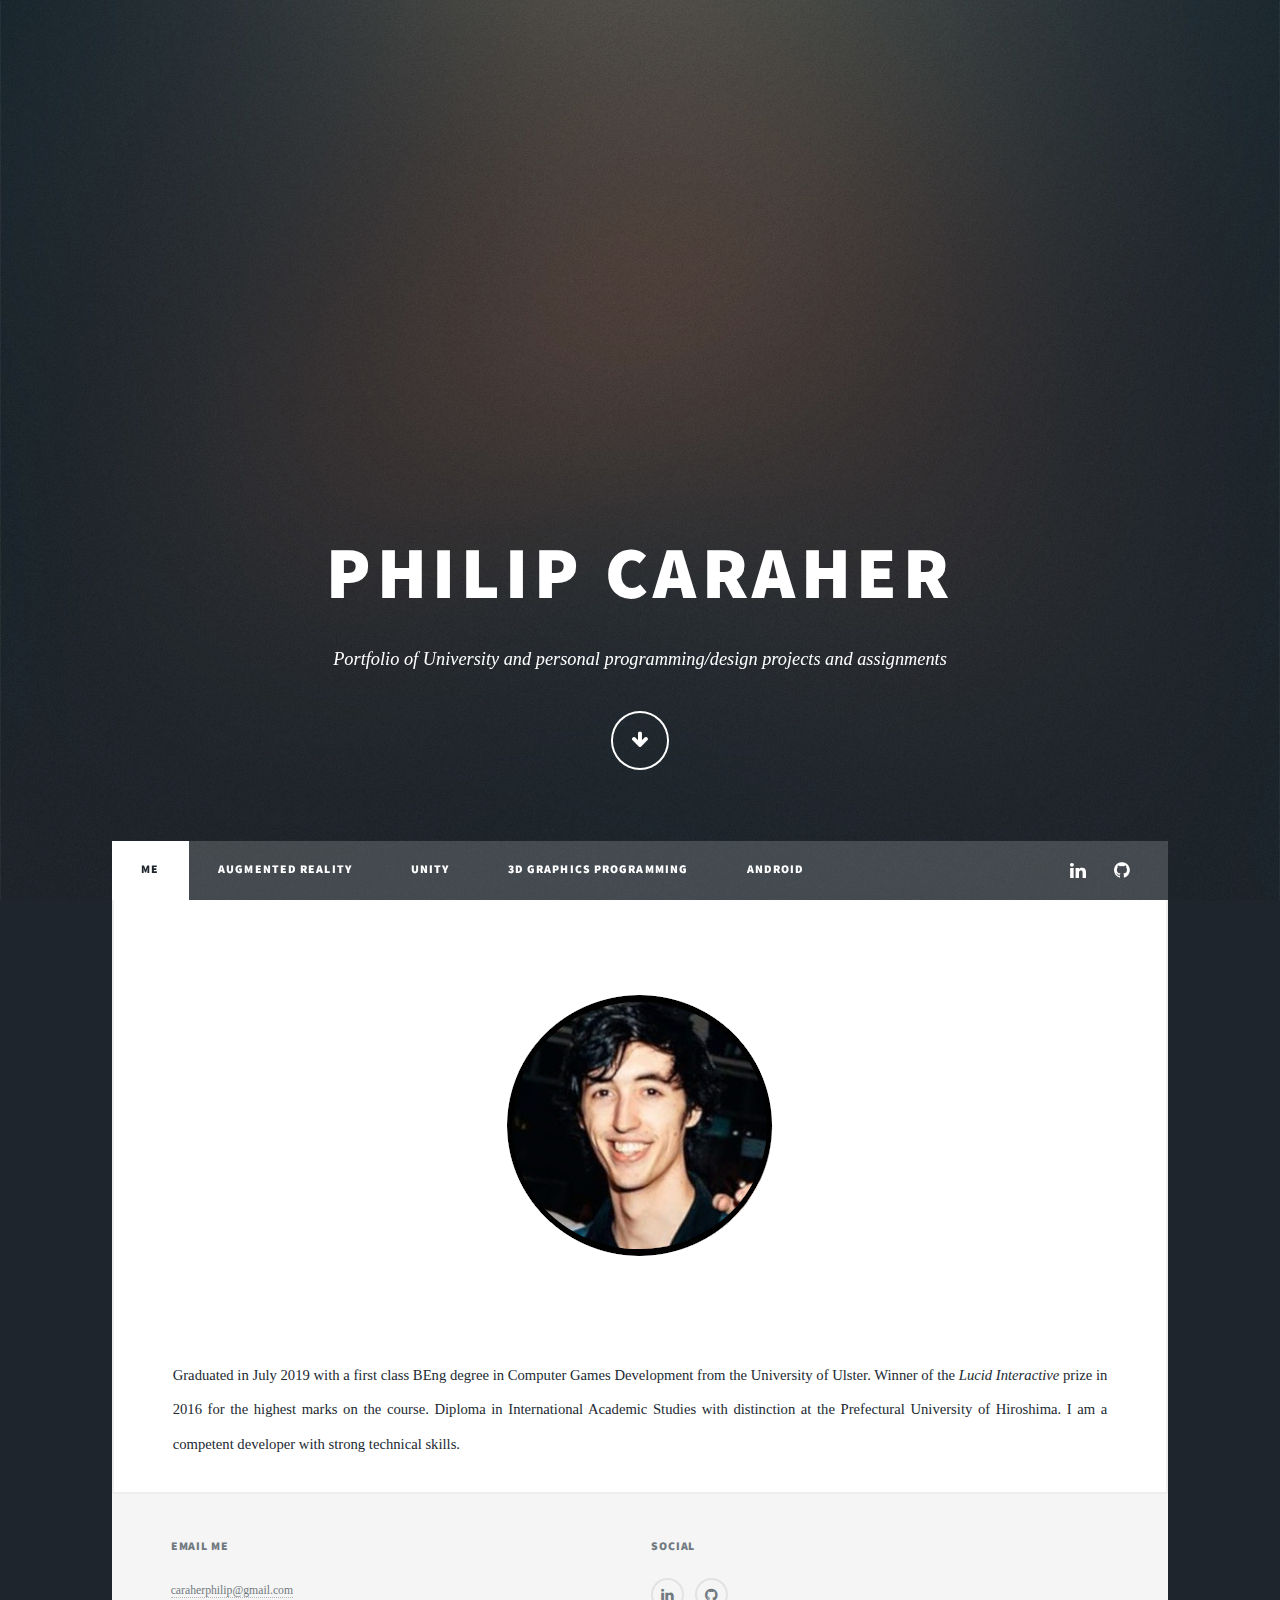
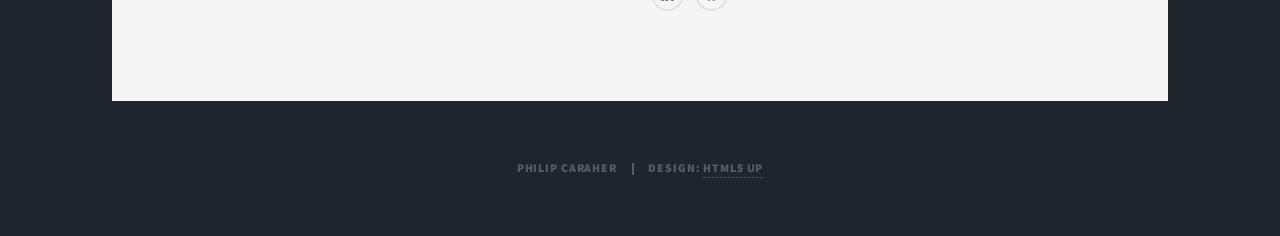
==== commit 9d6f313a: "Initial deployment" ====
--- a/index.html
+++ b/index.html
@@ -39,7 +39,6 @@
 							<li> <a href="unity.html">Unity</a></li>
 							<li> <a href="3dgraphics.html">3D Graphics Programming</a></li>
 							<li> <a href="android.html">Android</a></li>
-							<li> <a href="elements.html">Elements</a></li>
 						</ul>
 						<ul class="icons">
 							<li><a href="https://linkedin.com/in/philipcaraher" class="icon fa-linkedin"><span class="label">LinkedIn</span></a></li>
@@ -49,84 +48,39 @@
 
 				<!-- Main -->
 					<div id="main">
-						<div class="box alt">
+						<div class="box">
 							<div class="row aln-center"><p><span class="image fit"><img src="images/Circle_Profile_pic.png" alt=""/></span></p></div>
 							<p>Graduated in July 2019 with a first class BEng degree in Computer Games Development from the University of Ulster. 
 								Winner of the <i>Lucid Interactive</i> prize in 2016 for the highest marks on the course. 
 								Diploma in International Academic Studies with distinction at the Prefectural University of Hiroshima. 
 								I am a competent developer with strong technical skills.</p>
 						</div>
-						<!-- Posts -->
-							<section class="posts">
-								<article>
-									<header>
-										<h2><a href="#">3D graphics programming assignment.<br />
-										Minecraft terrain generator.</a></h2>
-									</header>
-									<a href="#" class="image fit"><img src="images/pic02.jpg" alt="" /></a>
-									<p>3D Graphics Programming assignment using C++ and DirectX 12 to create a Minecraft style 
-										terrain generator. This was a second year group project headed by myself in which
-										I took responsibility for most of the coding including terrain generation. </p>
-									<ul class="actions special">
-										<li><a href="#" class="button">Full Code</a></li>
-									</ul>
-								</article>
-								<article>
-									<header>
-										<h2><a href="#">Android application<br />
-										Weather and news API app</a></h2>
-									</header>
-									<a href="#" class="image fit"><img src="images/pic03.jpg" alt="" /></a>
-									<p>Assignment designed to get some experience using the Android Studio environment
-										to make a simple application for android using Java.
-									</p>
-									<ul class="actions special">
-										<li><a href="#" class="button">Full Code</a></li>
-									</ul>
-								</article>
-								<article>
-										<header>
-											<h2><a href="#">Final Year assignment. DIY Saga</a>
-											</h2>
-										</header>
-										<a href="#" class="image fit"><img src="images/DIYSaga.jpg" alt="" /></a>
-										<p>DIY Saga is a demo of a mobile game built for Android where the player 
-											completes tasks within a time limit to advance to the next level. 
-											Developed for a university assignment and built using Unity.
-											The purpose of this project was to investigate the current 
-											popular games on the market and create a demo game demonstrating 
-											understanding of popular game styles, mechanics, and developer insights.
-										</p>
-										<ul class="actions special">
-											<li><a href="#" class="button">Report</a></li>
-										</ul>
-									</article>
-							</section>
-
-						<!-- Footer -->
-
 					</div>
 
 				<!-- Footer -->
 					<footer id="footer">
 						<section class="split contact">							
-							<section class="alt">
-								<h3>Email me</h3>
-								<p><a href="mailto:caraherphilip@gmail.com">caraherphilip@gmail.com</a></p>
-							</section>
 							<section>
-								<h3>Social</h3>
-								<ul class="icons alt">
-									<li><a href="https://linkedin.com/in/philipcaraher" class="icon fa-linkedin"><span class="label">LinkedIn</span></a></li>
-									<li><a href="https://github.com/PCaraher" class="icon alt fa-github"><span class="label">GitHub</span></a></li>
-								</ul>
+								<div class="row">
+									<div class="col-6 col-12-small">
+										<h3>Email me</h3>
+										<p><a href="mailto:caraherphilip@gmail.com">caraherphilip@gmail.com</a></p>
+									</div>									
+									<div class="col-6 col-12-small">
+										<h3>Social</h3>
+										<ul class="icons alt">
+											<li><a href="https://linkedin.com/in/philipcaraher" class="icon fa-linkedin"><span class="label">LinkedIn</span></a></li>
+											<li><a href="https://github.com/PCaraher" class="icon alt fa-github"><span class="label">GitHub</span></a></li>
+										</ul>
+									</div>
+								</div>
 							</section>
 						</section>
 					</footer>
 
 				<!-- Copyright -->
 					<div id="copyright">
-						<ul><li>&copy; Untitled</li><li>Design: <a href="https://html5up.net">HTML5 UP</a></li></ul>
+						<ul><li>Philip Caraher</li><li>Design: <a href="https://html5up.net">HTML5 UP</a></li></ul>
 					</div>
 
 				<!-- Cookie Consent Banner-->	
--- a/assets/css/main.css
+++ b/assets/css/main.css
@@ -4697,4 +4697,21 @@
 			#cookieConsent a.cookieConsentOK:hover {
 				background-color: #E0C91F;
 			}
-			/*Cookie Consent End*/+			/*Cookie Consent End*/
+
+			/*Responsive embedded video*/
+			.video-container {
+				position: relative;
+				padding-bottom: 56.25%;
+				padding-top: 35px;
+				height: 0;
+				overflow: hidden;
+			}
+			.video-container iframe {
+				position: absolute;
+				top:0;
+				left: 0;
+				width: 100%;
+				height: 100%;
+			}
+			/*Responsive embedded video End*/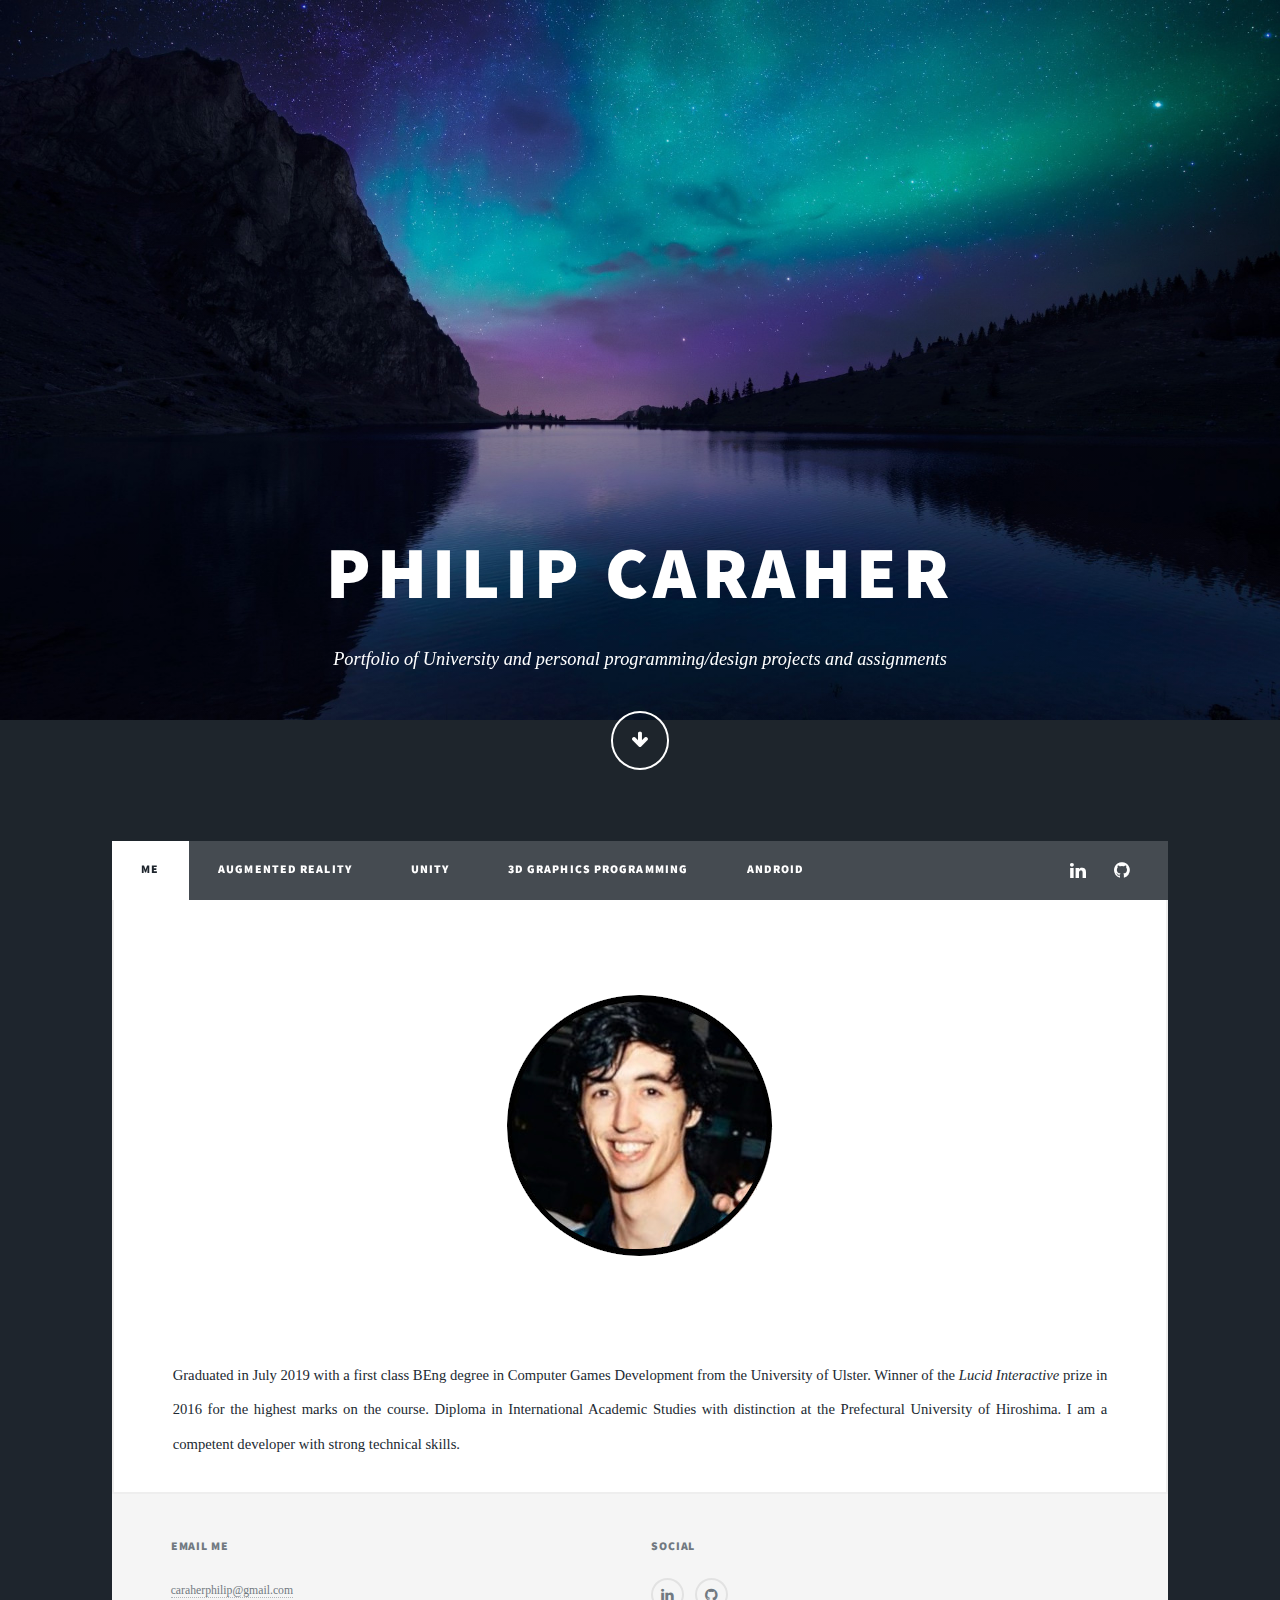
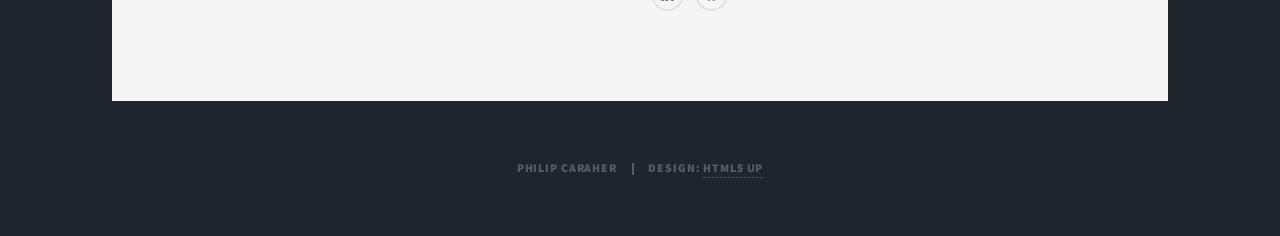
==== commit 7572e174: "Updated background" ====
--- a/index.html
+++ b/index.html
@@ -83,6 +83,8 @@
 						<ul><li>Philip Caraher</li><li>Design: <a href="https://html5up.net">HTML5 UP</a></li></ul>
 					</div>
 
+					<div class="bg fixed" style="transform: none;"></div>
+
 				<!-- Cookie Consent Banner-->	
 				<!-- <div id="cookieConsent">
 					<div id="closeCookieConsent">x</div>
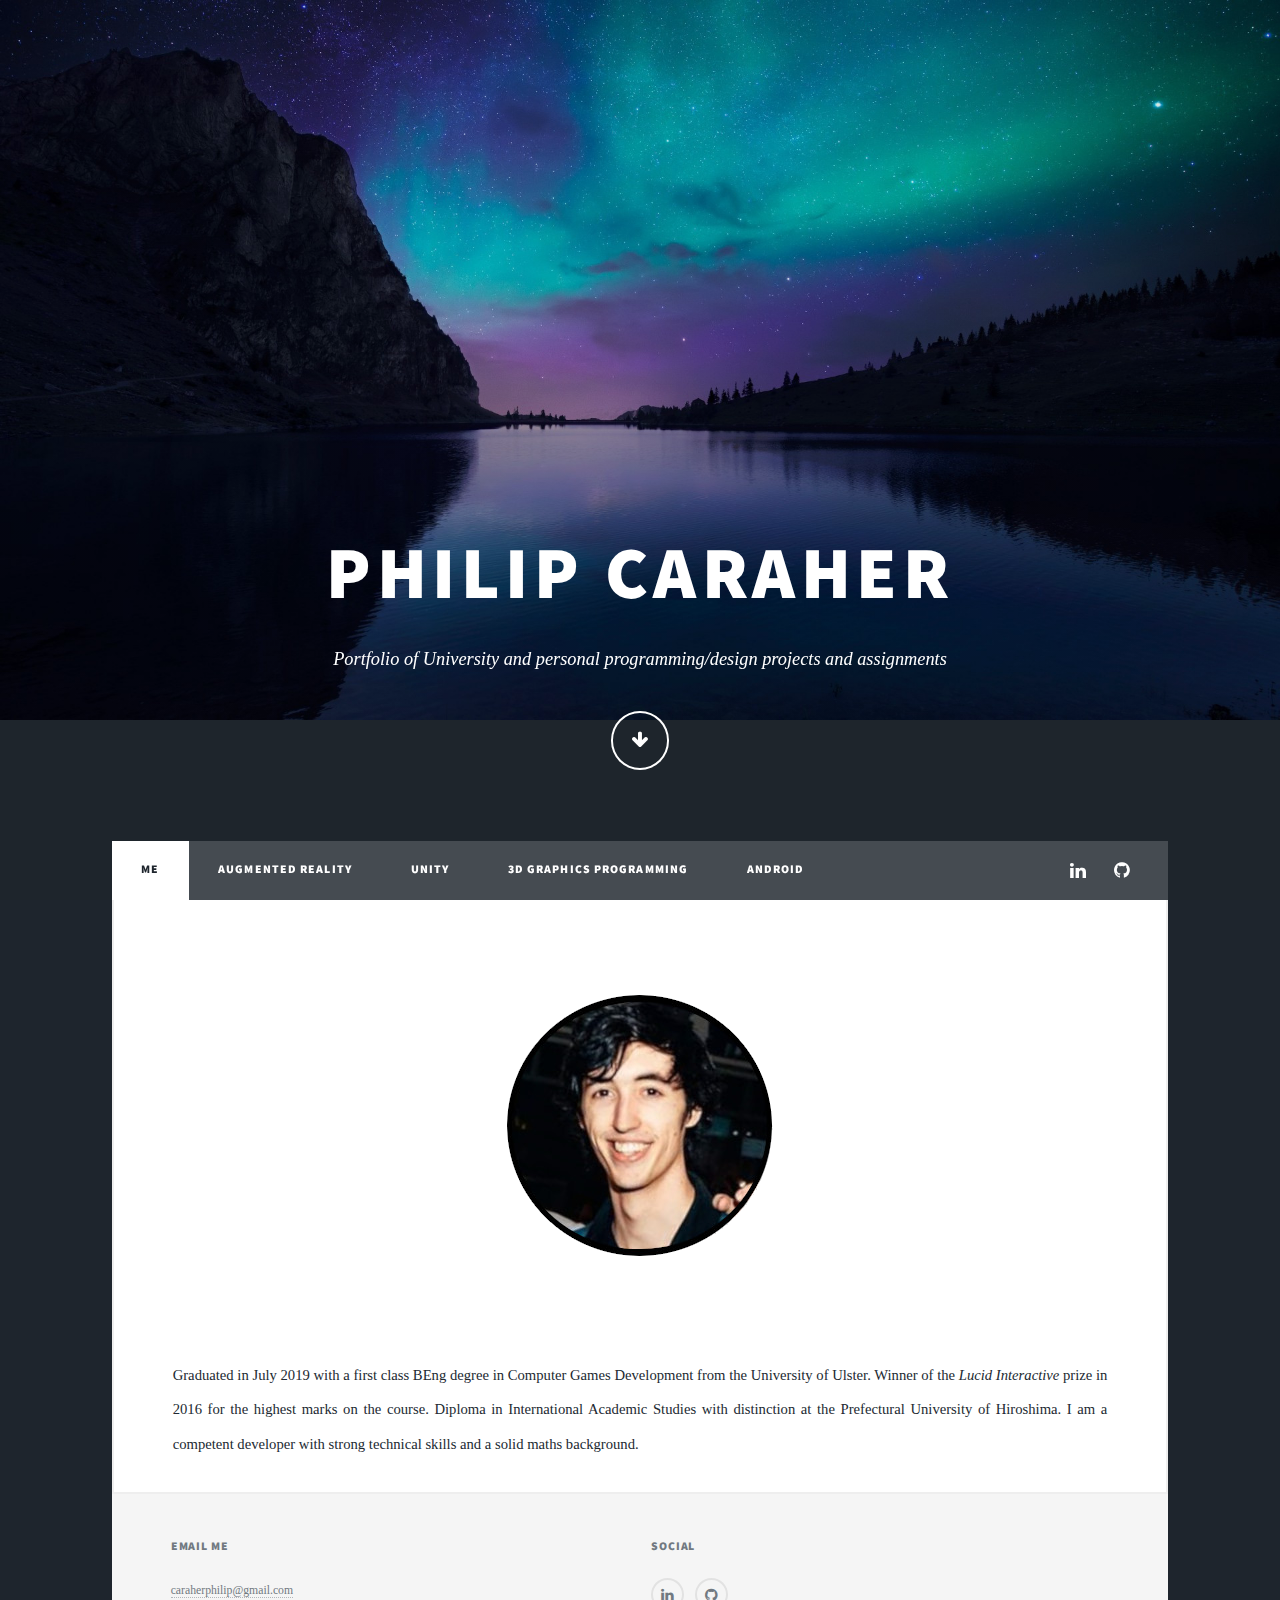
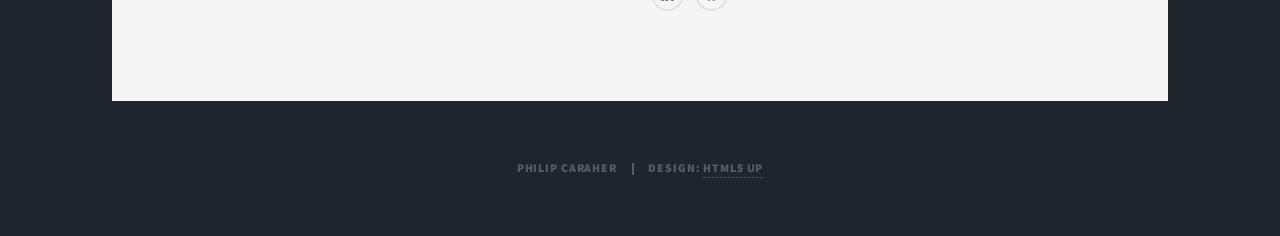
==== commit d2573364: "Updated the index bio" ====
--- a/index.html
+++ b/index.html
@@ -53,7 +53,7 @@
 							<p>Graduated in July 2019 with a first class BEng degree in Computer Games Development from the University of Ulster. 
 								Winner of the <i>Lucid Interactive</i> prize in 2016 for the highest marks on the course. 
 								Diploma in International Academic Studies with distinction at the Prefectural University of Hiroshima. 
-								I am a competent developer with strong technical skills.</p>
+								I am a competent developer with strong technical skills and a solid maths background.</p>
 						</div>
 					</div>
 
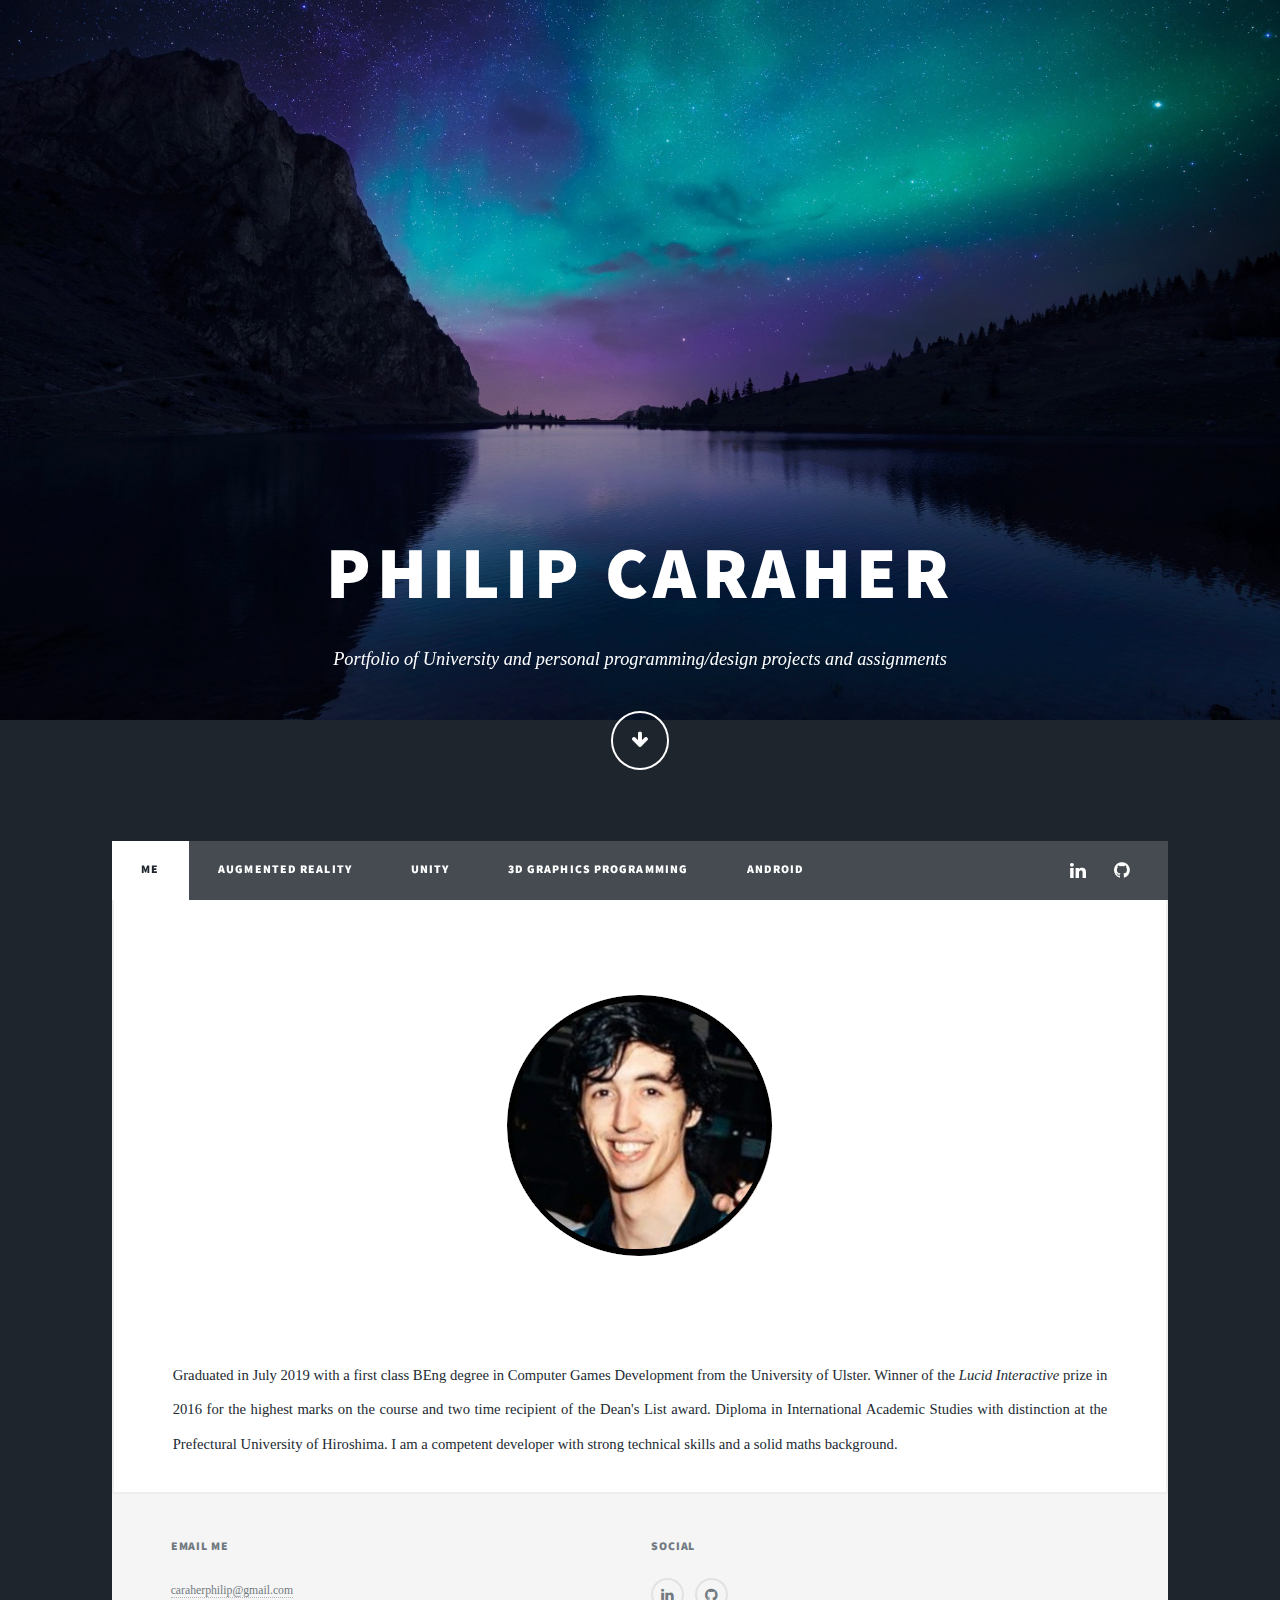
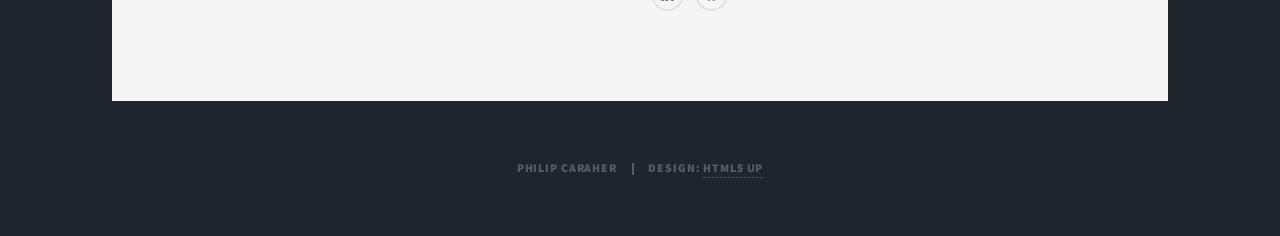
==== commit 0c867457: "Updated bio" ====
--- a/index.html
+++ b/index.html
@@ -51,7 +51,8 @@
 						<div class="box">
 							<div class="row aln-center"><p><span class="image fit"><img src="images/Circle_Profile_pic.png" alt=""/></span></p></div>
 							<p>Graduated in July 2019 with a first class BEng degree in Computer Games Development from the University of Ulster. 
-								Winner of the <i>Lucid Interactive</i> prize in 2016 for the highest marks on the course. 
+								Winner of the <i>Lucid Interactive</i> prize in 2016 for the highest marks on the course and two time recipient of
+								the Dean's List award.
 								Diploma in International Academic Studies with distinction at the Prefectural University of Hiroshima. 
 								I am a competent developer with strong technical skills and a solid maths background.</p>
 						</div>
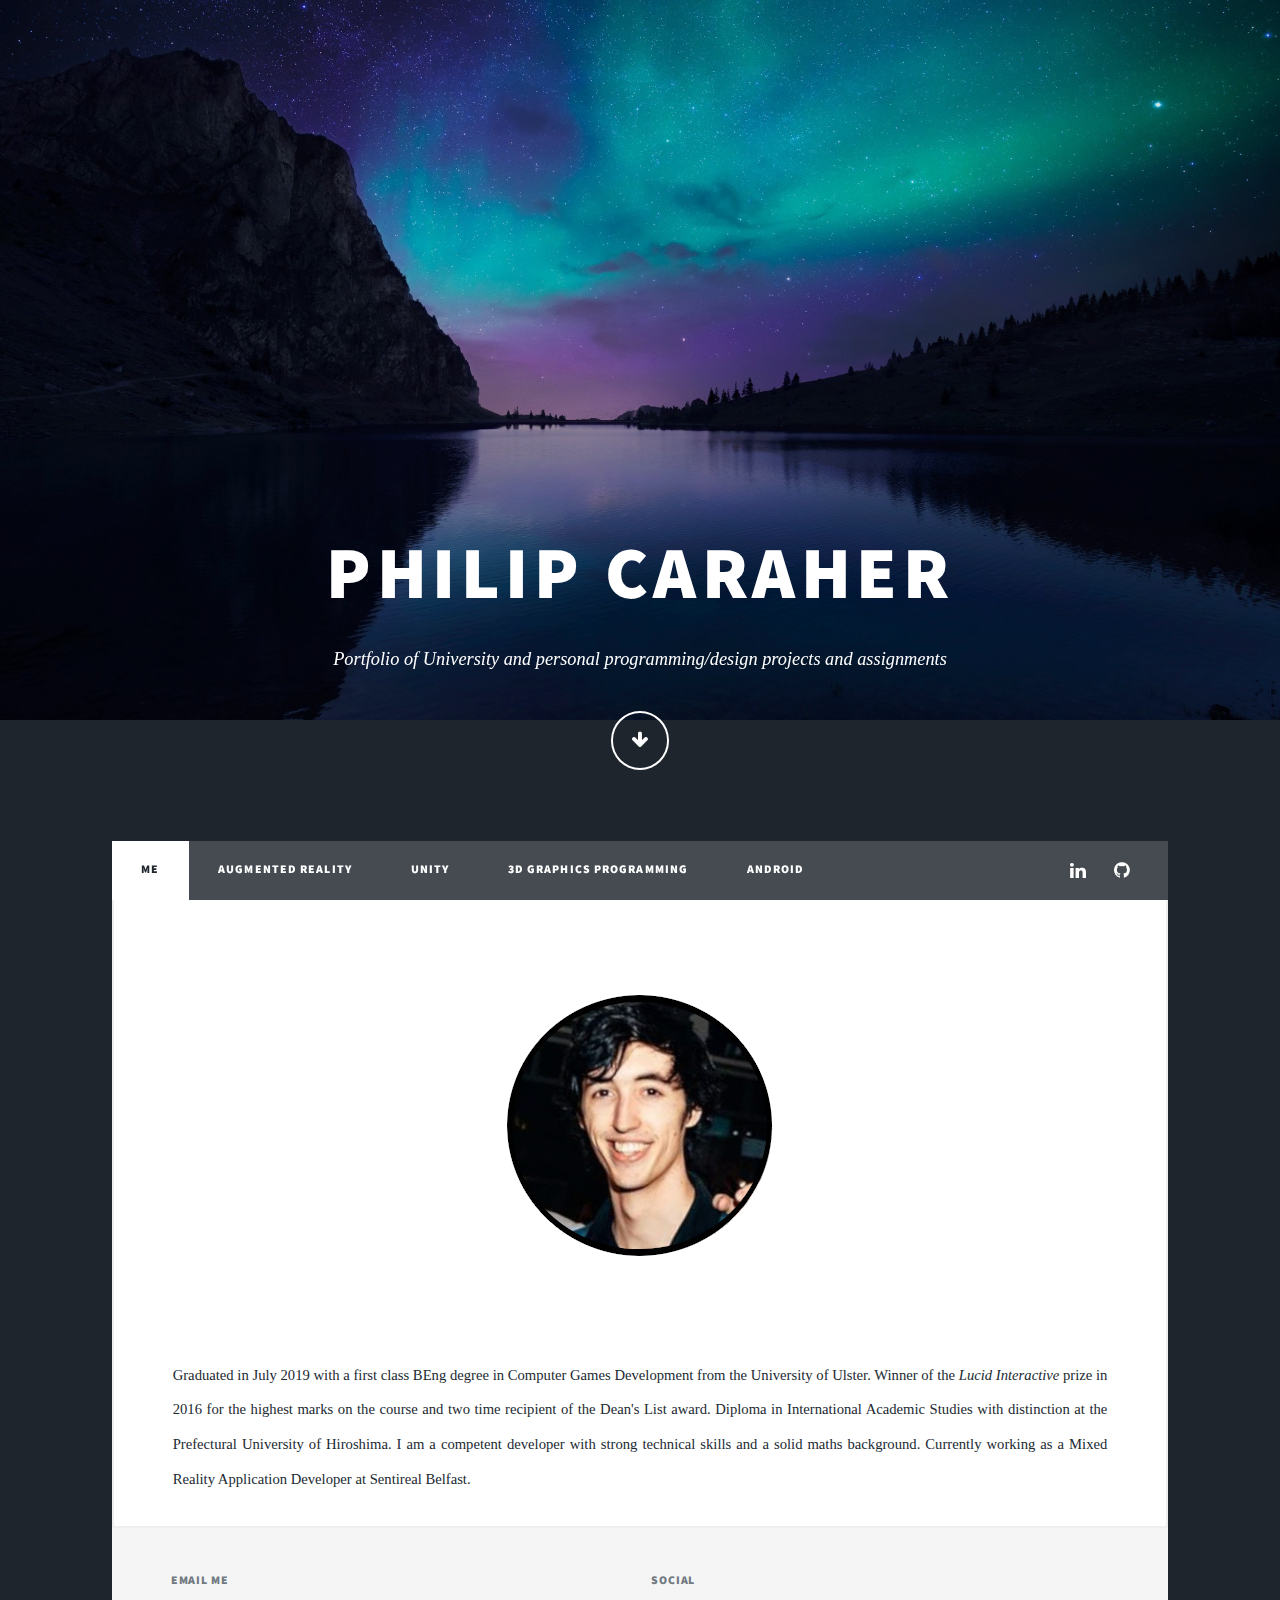
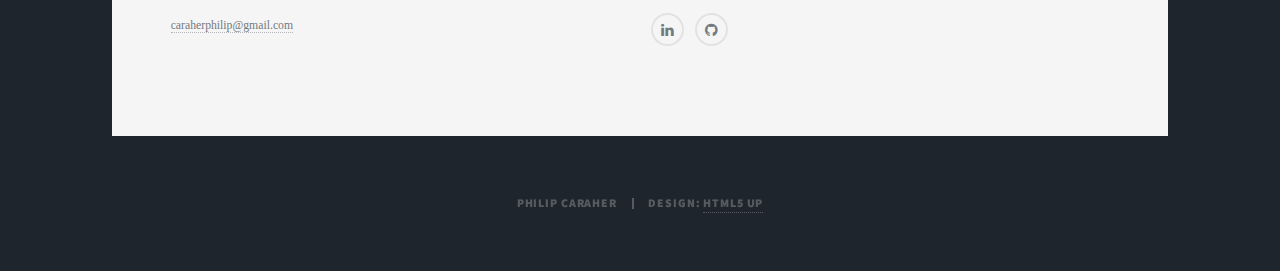
==== commit f9061db9: "Update" ====
--- a/index.html
+++ b/index.html
@@ -54,7 +54,8 @@
 								Winner of the <i>Lucid Interactive</i> prize in 2016 for the highest marks on the course and two time recipient of
 								the Dean's List award.
 								Diploma in International Academic Studies with distinction at the Prefectural University of Hiroshima. 
-								I am a competent developer with strong technical skills and a solid maths background.</p>
+								I am a competent developer with strong technical skills and a solid maths background. Currently working as
+								a Mixed Reality Application Developer at Sentireal Belfast.</p>
 						</div>
 					</div>
 
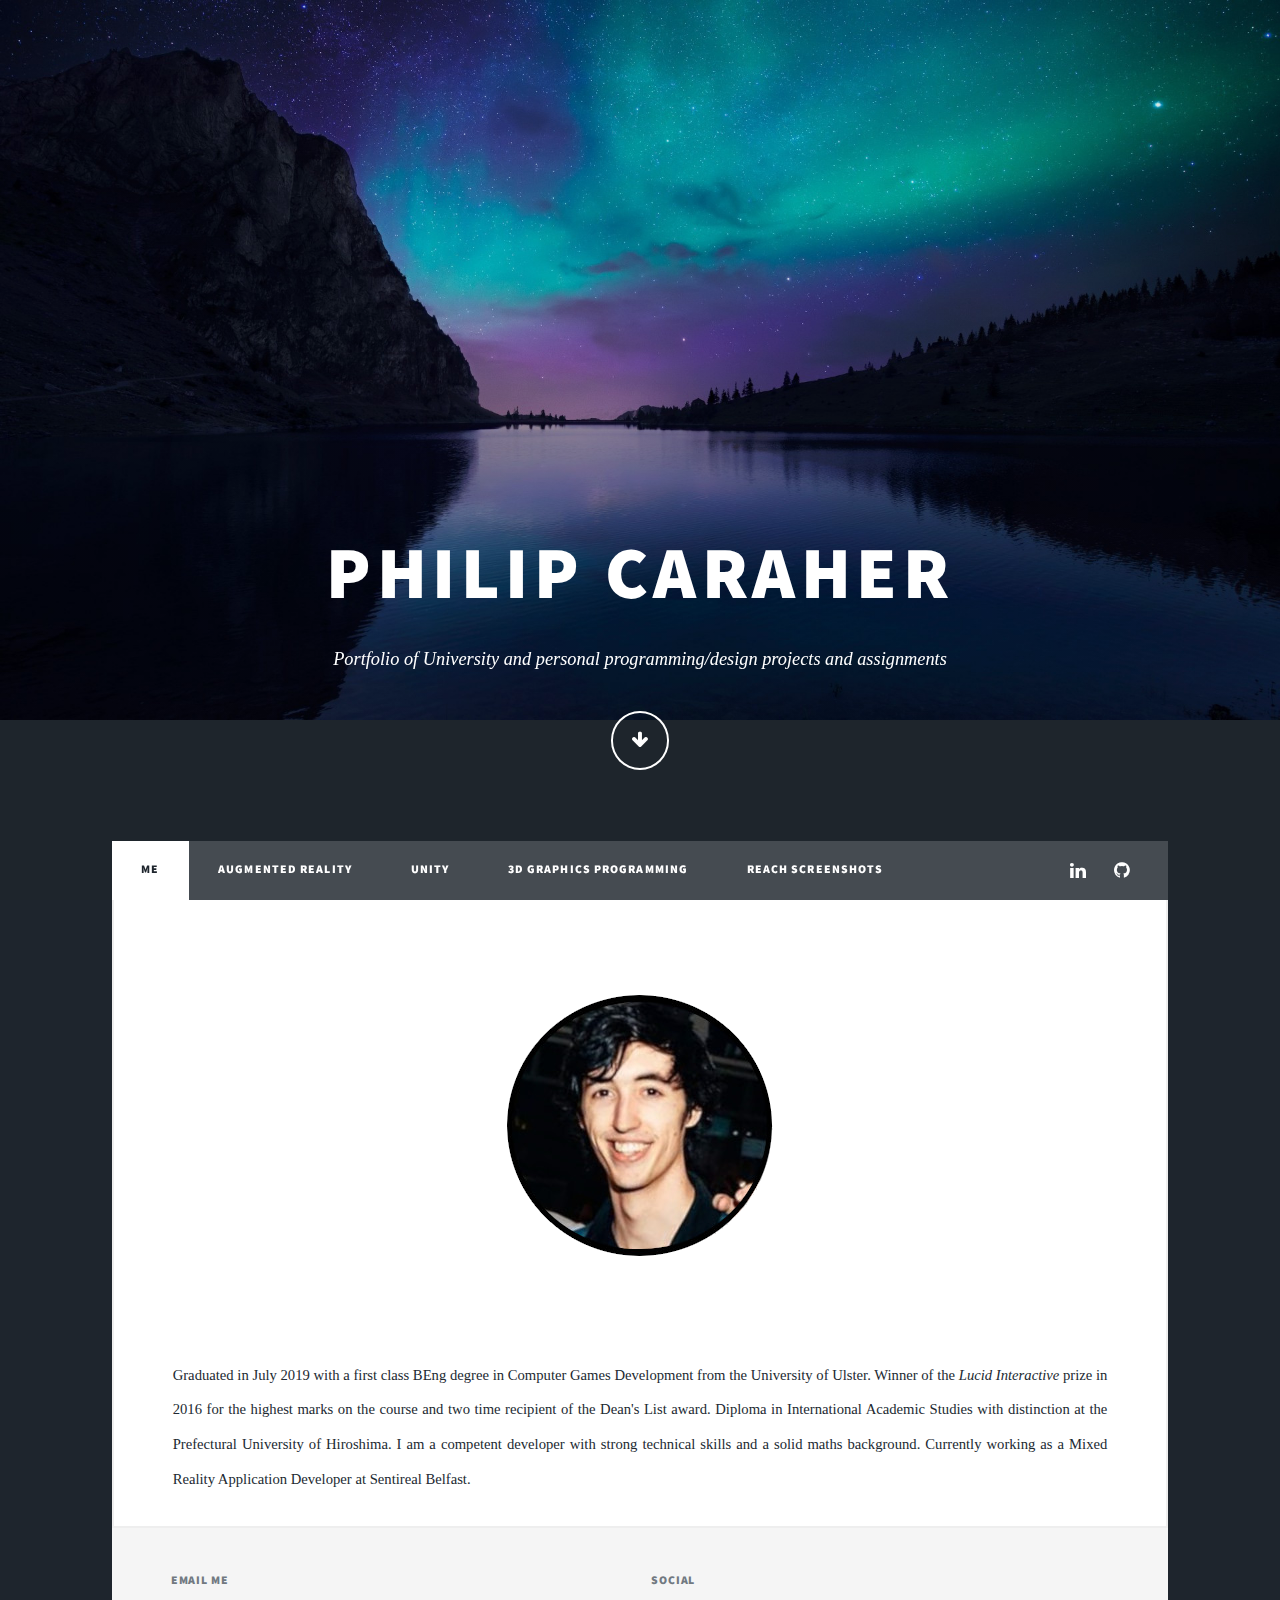
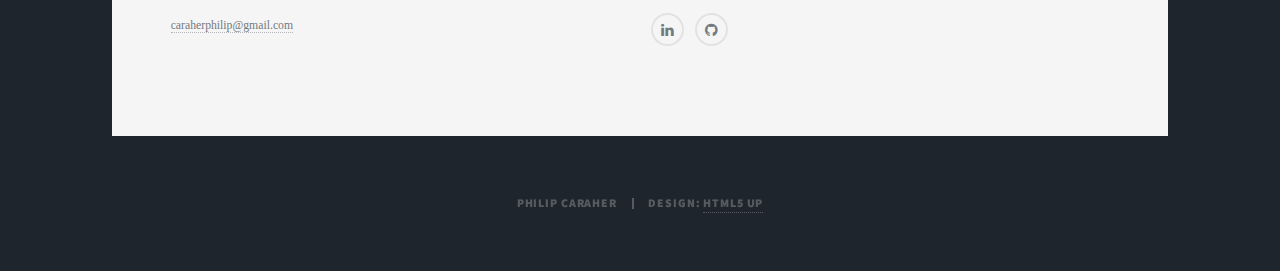
==== commit 97bf5ae7: "Updated with reach screenshots" ====
--- a/index.html
+++ b/index.html
@@ -38,7 +38,7 @@
 							<li> <a href="generic.html">Augmented Reality</a></li>
 							<li> <a href="unity.html">Unity</a></li>
 							<li> <a href="3dgraphics.html">3D Graphics Programming</a></li>
-							<li> <a href="android.html">Android</a></li>
+							<li> <a href="reach_screenshots.html">Reach Screenshots</a></li>
 						</ul>
 						<ul class="icons">
 							<li><a href="https://linkedin.com/in/philipcaraher" class="icon fa-linkedin"><span class="label">LinkedIn</span></a></li>
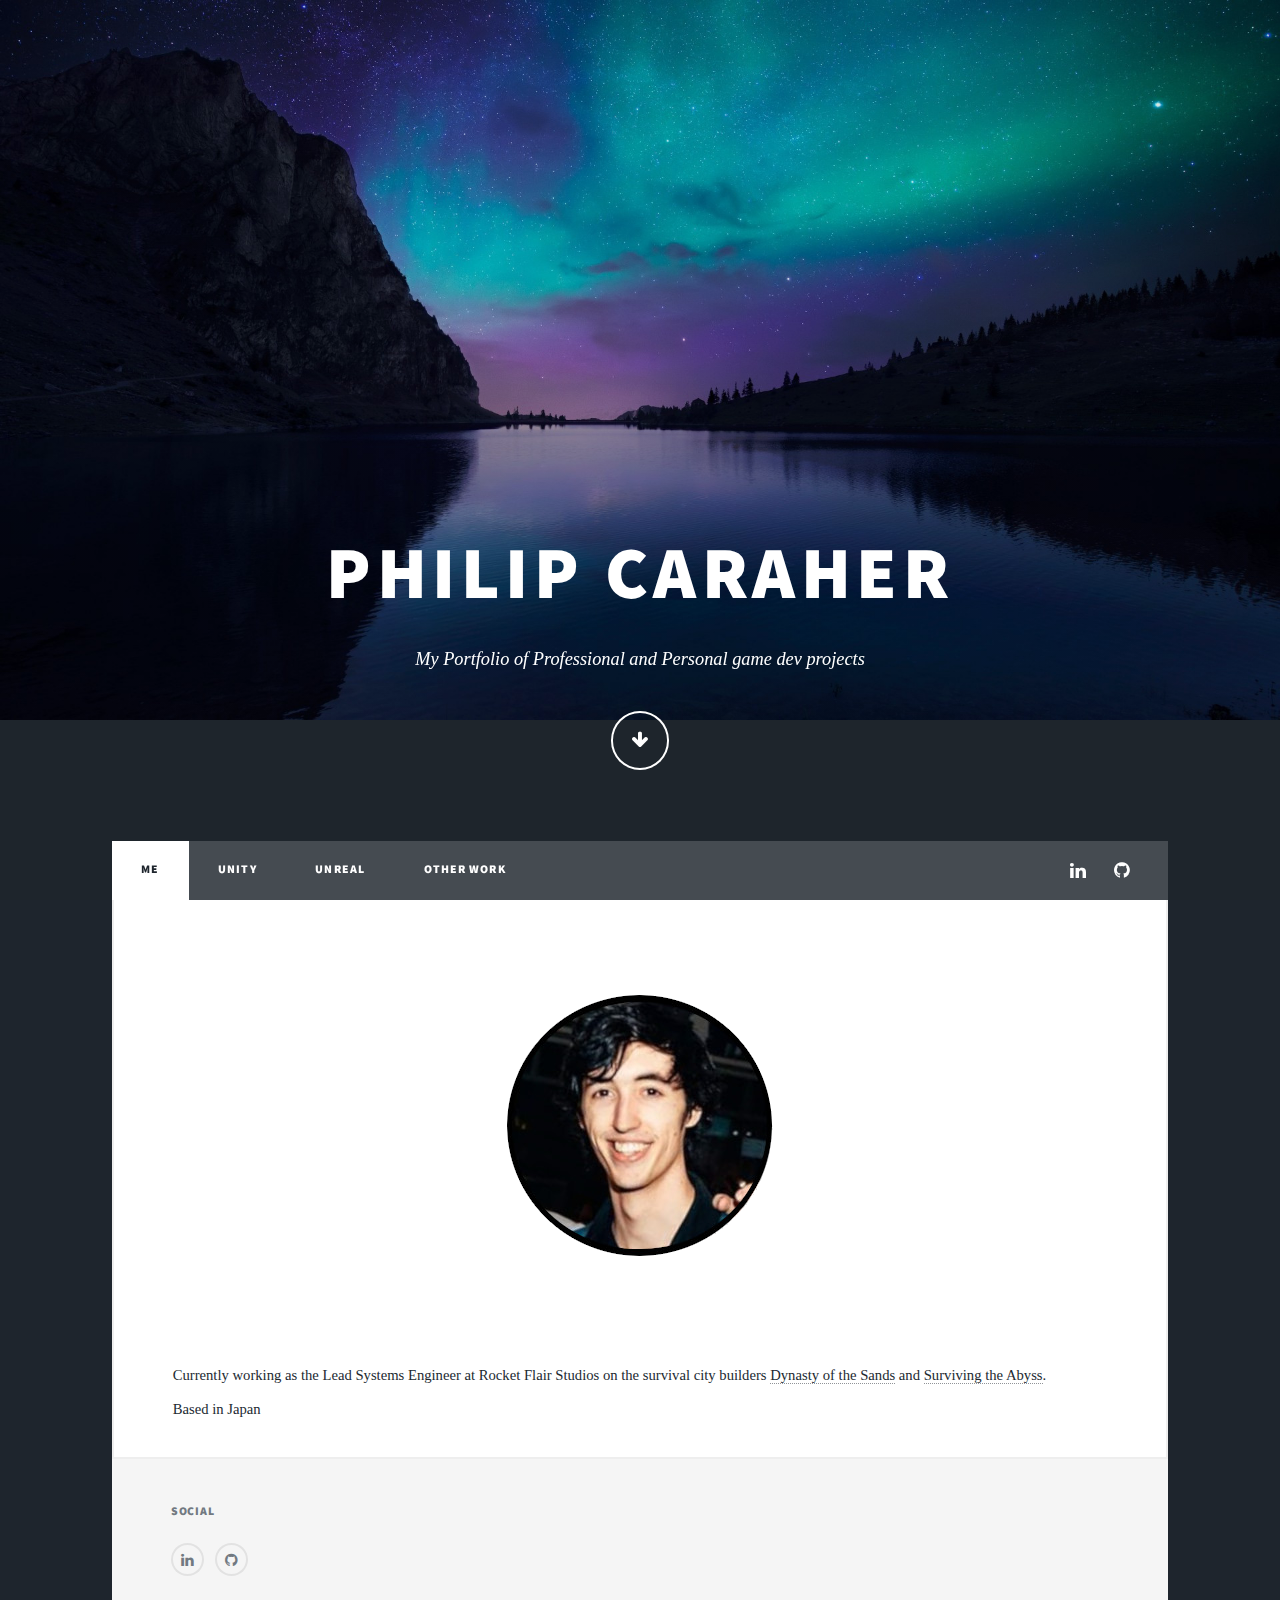
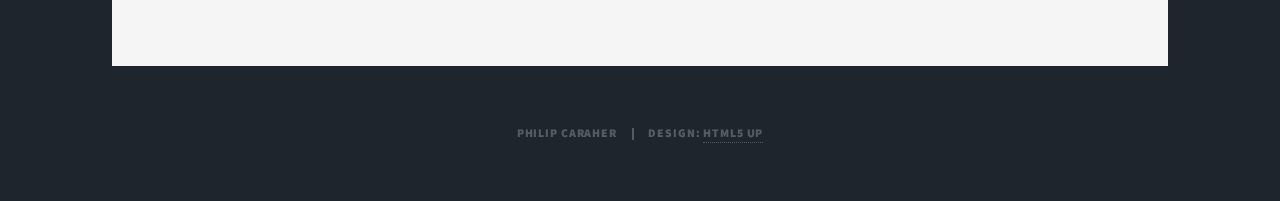
==== commit 14b8d6b7: "Updated all relevant pages." ====
--- a/index.html
+++ b/index.html
@@ -20,7 +20,7 @@
 				<!-- Intro -->
 					<div id="intro">
 						<h1>Philip Caraher</h1>
-						<p>Portfolio of University and personal programming/design projects and assignments</p>
+						<p>My Portfolio of Professional and Personal game dev projects</p>
 						<ul class="actions">
 							<li><a href="#header" class="button icon solo fa-arrow-down scrolly">Continue</a></li>
 						</ul>
@@ -35,10 +35,9 @@
 					<nav id="nav">
 						<ul class="links">
 							<li class="active"><a href="#header">Me</a></li>
-							<li> <a href="generic.html">Augmented Reality</a></li>
 							<li> <a href="unity.html">Unity</a></li>
-							<li> <a href="3dgraphics.html">3D Graphics Programming</a></li>
-							<li> <a href="reach_screenshots.html">Reach Screenshots</a></li>
+							<li> <a href="unreal.html">Unreal</a></li>
+							<li> <a href="generic.html">Other Work</a></li>
 						</ul>
 						<ul class="icons">
 							<li><a href="https://linkedin.com/in/philipcaraher" class="icon fa-linkedin"><span class="label">LinkedIn</span></a></li>
@@ -50,12 +49,11 @@
 					<div id="main">
 						<div class="box">
 							<div class="row aln-center"><p><span class="image fit"><img src="images/Circle_Profile_pic.png" alt=""/></span></p></div>
-							<p>Graduated in July 2019 with a first class BEng degree in Computer Games Development from the University of Ulster. 
-								Winner of the <i>Lucid Interactive</i> prize in 2016 for the highest marks on the course and two time recipient of
-								the Dean's List award.
-								Diploma in International Academic Studies with distinction at the Prefectural University of Hiroshima. 
-								I am a competent developer with strong technical skills and a solid maths background. Currently working as
-								a Mixed Reality Application Developer at Sentireal Belfast.</p>
+							<p>Currently working as the Lead Systems Engineer at Rocket Flair Studios on the survival city builders 
+								<a href ="https://store.steampowered.com/app/1143070/Dynasty_of_the_Sands/">Dynasty of the Sands</a>
+								and <a href = "https://store.steampowered.com/app/1254320/Surviving_the_Abyss/">Surviving the Abyss</a>. <br>
+								Based in Japan
+							</p>
 						</div>
 					</div>
 
@@ -63,11 +61,7 @@
 					<footer id="footer">
 						<section class="split contact">							
 							<section>
-								<div class="row">
-									<div class="col-6 col-12-small">
-										<h3>Email me</h3>
-										<p><a href="mailto:caraherphilip@gmail.com">caraherphilip@gmail.com</a></p>
-									</div>									
+								<div class="row">							
 									<div class="col-6 col-12-small">
 										<h3>Social</h3>
 										<ul class="icons alt">
@@ -88,10 +82,10 @@
 					<div class="bg fixed" style="transform: none;"></div>
 
 				<!-- Cookie Consent Banner-->	
-				<!-- <div id="cookieConsent">
+				<div id="cookieConsent">
 					<div id="closeCookieConsent">x</div>
 					This website is using cookies. <a href="#" target="_blank">More info</a>. <a class="cookieConsentOK">That's Fine</a>
-				</div> -->
+				</div>
 
 			</div>
 
